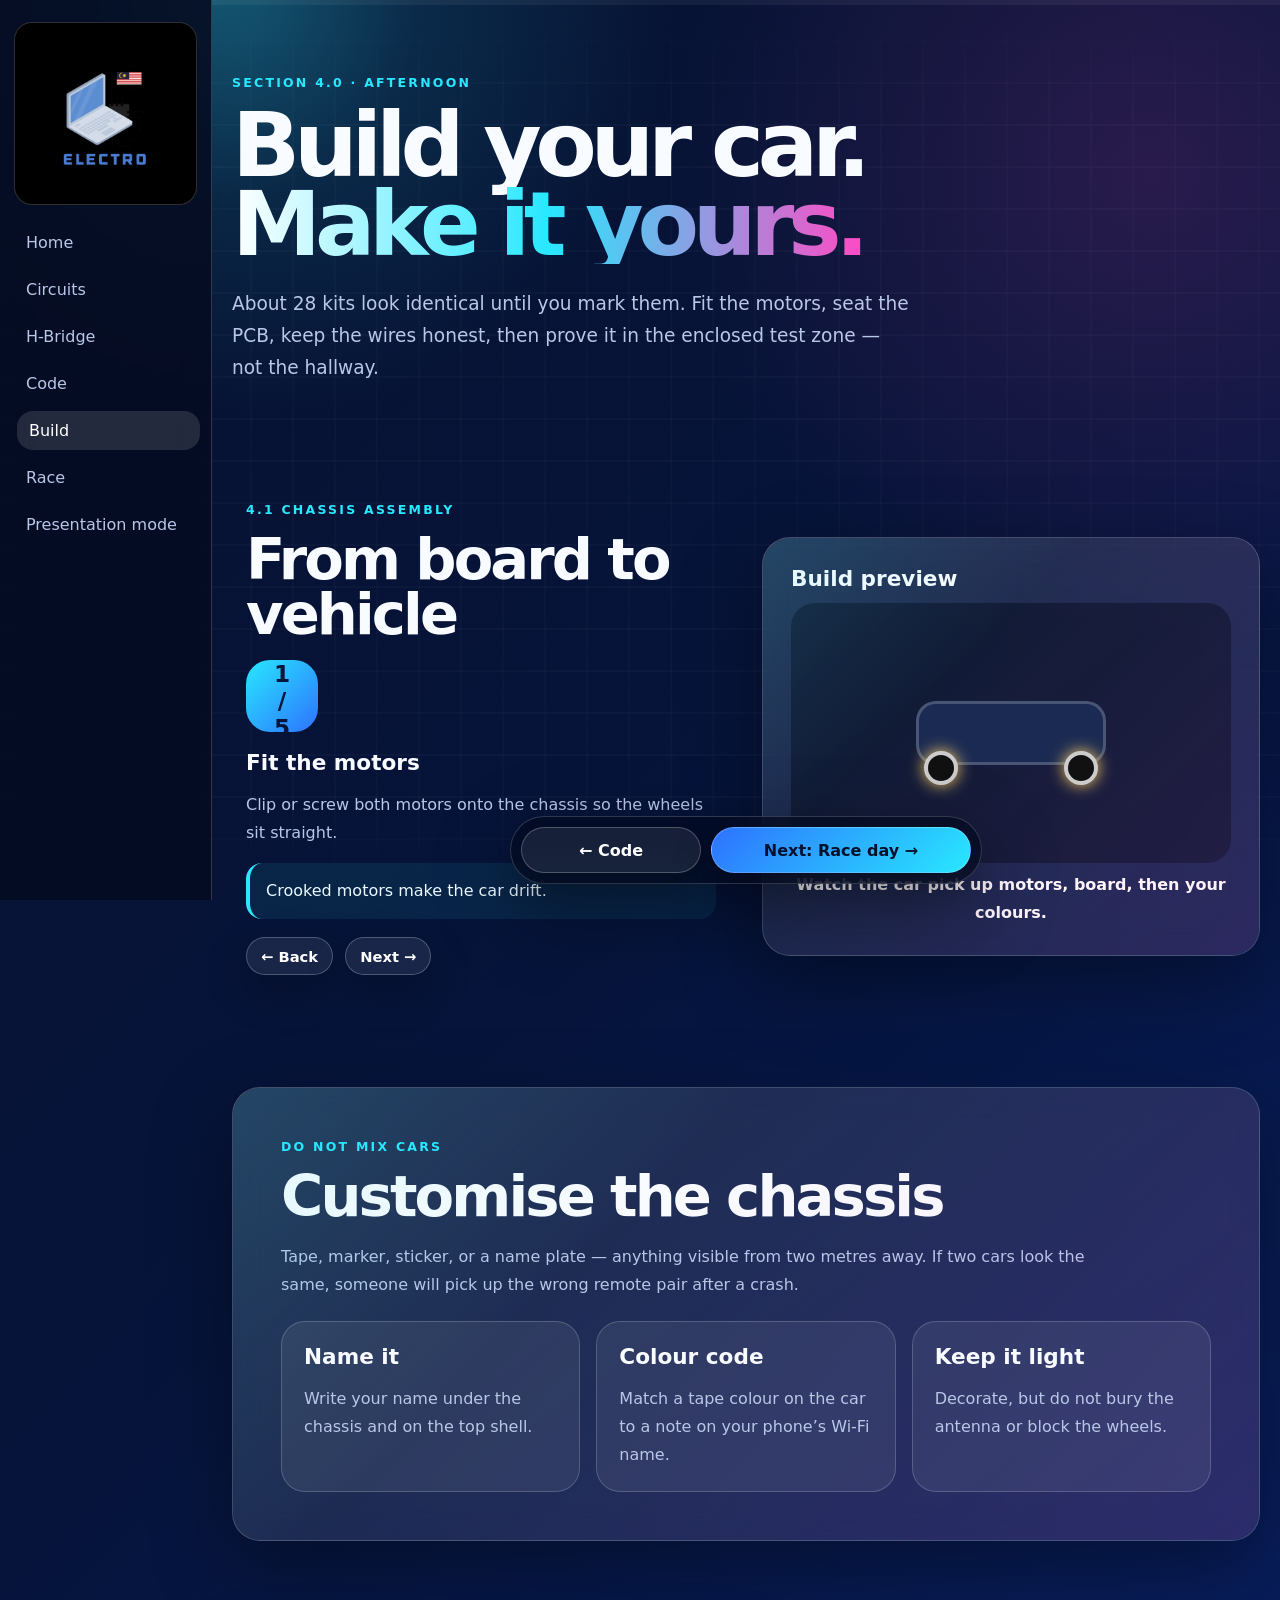
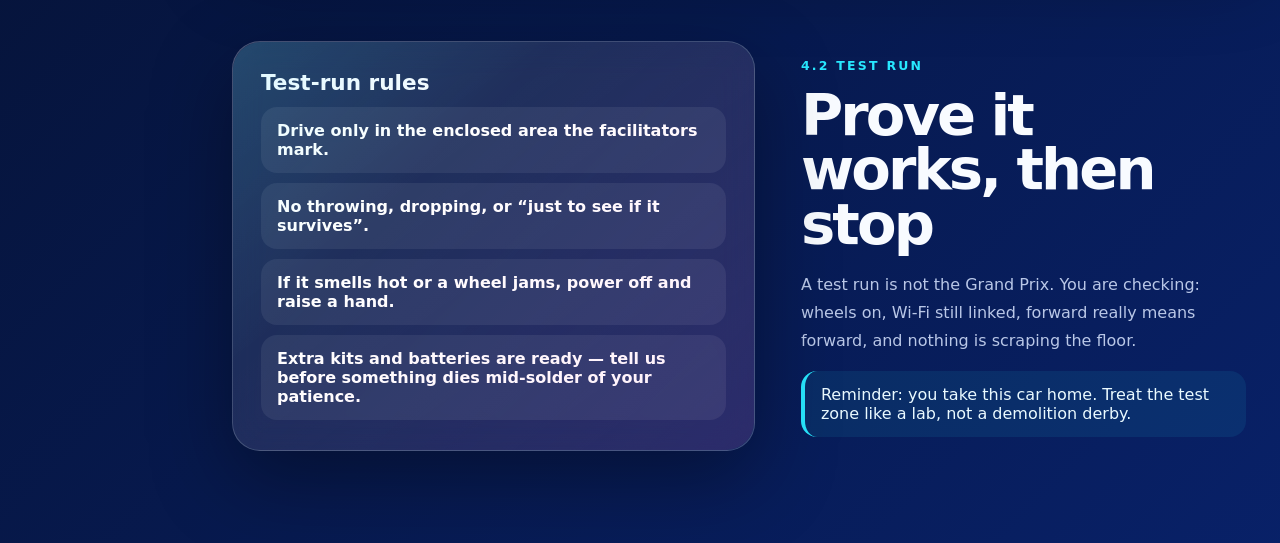
==== electro_bootcamp_website/assembly.html @ ca760b46 "Add ELECTRO x Sri KDU bootcamp website. Co-authored-by: Cursor <cursoragent@cursor.com>" ====
<!doctype html>
<html lang="en">
<head>
  <meta charset="utf-8" />
  <meta name="viewport" content="width=device-width, initial-scale=1" />
  <title>4.0 Assembly and testing | ELECTRO x Sri KDU</title>
  <meta name="description" content="Assemble the chassis, mark your car, and complete a safe enclosed test run." />
  <link rel="stylesheet" href="styles.css" />
</head>
<body>
  <div class="cursor-glow" aria-hidden="true"></div>
  <div class="noise" aria-hidden="true"></div>
  <div class="progress-shell" aria-hidden="true"><div id="readingProgress" class="reading-progress"></div></div>

  <aside class="side-nav" aria-label="Bootcamp navigation">
    <a class="brand-pill" href="index.html" aria-label="Home"><img class="brand-logo" src="assets/electro-logo.png" alt="ELECTRO" /></a>
    <a href="index.html">Home</a>
    <a href="circuits.html">Circuits</a>
    <a href="h-bridge.html">H-Bridge</a>
    <a href="programming.html">Code</a>
    <a href="assembly.html">Build</a>
    <a href="race.html">Race</a>
    <button id="presentMode" class="nav-button" type="button">Presentation mode</button>
  </aside>

  <header class="hero" style="padding-top:72px">
    <div class="hero-copy reveal">
      <p class="eyebrow">Section 4.0 · Afternoon</p>
      <h1>Build your car. <span>Make it yours.</span></h1>
      <p class="hero-lead">About 28 kits look identical until you mark them. Fit the motors, seat the PCB, keep the wires honest, then prove it in the enclosed test zone — not the hallway.</p>
    </div>
  </header>

  <main>
    <section class="lesson-section reveal" id="chassis">
      <div class="lesson-copy" id="assemblyStepper">
        <p class="eyebrow">4.1 Chassis assembly</p>
        <h2>From board to vehicle</h2>
        <div class="step-count"><span data-step-now>1</span>/<span data-step-total>5</span></div>
        <h3 data-step-title>Fit the motors</h3>
        <p data-step-text>Clip or screw both motors onto the chassis so the wheels sit straight.</p>
        <p class="why-text" data-step-why>Crooked motors make the car drift.</p>
        <div class="control-row sticky-controls">
          <button class="button small ghost" type="button" data-step-prev>← Back</button>
          <button class="button small ghost" type="button" data-step-next>Next →</button>
        </div>
      </div>
      <div class="interactive-card">
        <h3>Build preview</h3>
        <div class="build-stage">
          <div id="miniCar" class="mini-car">
            <div class="body"></div>
            <div class="board"></div>
            <div class="motor m1"></div>
            <div class="motor m2"></div>
          </div>
        </div>
        <p class="caption" style="text-align:center">Watch the car pick up motors, board, then your colours.</p>
      </div>
    </section>

    <section class="panel reveal" id="customise">
      <div class="section-heading compact">
        <p class="eyebrow">Do not mix cars</p>
        <h2>Customise the chassis</h2>
        <p>Tape, marker, sticker, or a name plate — anything visible from two metres away. If two cars look the same, someone will pick up the wrong remote pair after a crash.</p>
      </div>
      <div class="card-grid cols-3">
        <article class="info-card"><h3>Name it</h3><p>Write your name under the chassis and on the top shell.</p></article>
        <article class="info-card"><h3>Colour code</h3><p>Match a tape colour on the car to a note on your phone’s Wi-Fi name.</p></article>
        <article class="info-card"><h3>Keep it light</h3><p>Decorate, but do not bury the antenna or block the wheels.</p></article>
      </div>
    </section>

    <section class="lesson-section reveal alt" id="testrun">
      <div class="interactive-card">
        <h3>Test-run rules</h3>
        <ul class="safety-list">
          <li>Drive only in the enclosed area the facilitators mark.</li>
          <li>No throwing, dropping, or “just to see if it survives”.</li>
          <li>If it smells hot or a wheel jams, power off and raise a hand.</li>
          <li>Extra kits and batteries are ready — tell us before something dies mid-solder of your patience.</li>
        </ul>
      </div>
      <div class="lesson-copy">
        <p class="eyebrow">4.2 Test run</p>
        <h2>Prove it works, then stop</h2>
        <p>A test run is not the Grand Prix. You are checking: wheels on, Wi-Fi still linked, forward really means forward, and nothing is scraping the floor.</p>
        <div class="callout">Reminder: you take this car home. Treat the test zone like a lab, not a demolition derby.</div>
      </div>
    </section>
  </main>

  <div class="page-end" aria-hidden="true"></div>
  <nav class="next-bar" aria-label="Lesson links">
    <a class="button ghost" href="programming.html">← Code</a>
    <a class="button primary" href="race.html">Next: Race day →</a>
  </nav>
  <button id="backToTop" class="back-to-top" type="button" aria-label="Back to top">↑</button>
  <script src="app.js"></script>
</body>
</html>
---- electro_bootcamp_website/styles.css ----
:root {
  --bg: #07122f;
  --bg2: #0a1b4d;
  --card: rgba(255,255,255,.09);
  --card-strong: rgba(255,255,255,.14);
  --line: rgba(255,255,255,.18);
  --text: #f8fbff;
  --muted: #b9c7e7;
  --blue: #2e72ff;
  --cyan: #28e8ff;
  --pink: #ff4ac4;
  --yellow: #ffd166;
  --green: #39e58c;
  --red: #ff5c7a;
  --shadow: 0 28px 80px rgba(0,0,0,.35);
  --radius: 28px;
  --nav-width: 212px;
  --font: Inter, ui-sans-serif, system-ui, -apple-system, BlinkMacSystemFont, "Segoe UI", sans-serif;
}

* { box-sizing: border-box; }
html { scroll-behavior: smooth; }
body {
  margin: 0;
  font-family: var(--font);
  background:
    radial-gradient(circle at 20% 0%, rgba(40,232,255,.18), transparent 26rem),
    radial-gradient(circle at 90% 8%, rgba(255,74,196,.14), transparent 30rem),
    linear-gradient(135deg, var(--bg), #06143b 45%, #0a2a88 140%);
  color: var(--text);
  overflow-x: hidden;
  padding-left: var(--nav-width);
}
body.intro-lock { overflow: hidden; }
body.presentation main > section,
body.presentation header { min-height: 100vh; display: grid; align-items: center; }
body.presentation { padding-left: 0; --nav-width: 0px; }
body.presentation .side-nav { transform: translateX(calc(-100% + 18px)); opacity: .55; }
body.presentation .side-nav:hover { transform: none; opacity: 1; }

.noise {
  position: fixed; inset: 0; pointer-events: none; opacity: .08; z-index: 0;
  background-image: linear-gradient(transparent 95%, rgba(255,255,255,.3) 96%), linear-gradient(90deg, transparent 95%, rgba(255,255,255,.25) 96%);
  background-size: 42px 42px;
  mask-image: linear-gradient(to bottom, transparent, #000 10%, #000 90%, transparent);
}
.cursor-glow {
  position: fixed; width: 26rem; height: 26rem; border-radius: 999px;
  background: radial-gradient(circle, rgba(40,232,255,.16), transparent 70%);
  pointer-events: none; z-index: 1; transform: translate(-50%, -50%);
  transition: opacity .25s ease; mix-blend-mode: screen;
}
.progress-shell { position: fixed; left: var(--nav-width); top: 0; height: 5px; width: calc(100% - var(--nav-width)); z-index: 50; background: rgba(255,255,255,.06); }
.reading-progress { width: 0; height: 100%; background: linear-gradient(90deg, var(--cyan), var(--pink), var(--yellow)); box-shadow: 0 0 18px rgba(40,232,255,.75); }

.side-nav {
  position: fixed; left: 0; top: 0; bottom: 0; width: var(--nav-width); z-index: 40;
  display: flex; flex-direction: column; gap: 8px; padding: 22px 14px 18px;
  border-right: 1px solid var(--line); background: rgba(5,12,34,.88);
  backdrop-filter: blur(18px); box-shadow: none; transition: transform .35s ease, opacity .35s ease;
}
.side-nav a, .nav-button {
  color: var(--muted); text-decoration: none; border: 0; font: inherit; cursor: pointer;
  padding: 10px 12px; border-radius: 16px; background: transparent; text-align: left; transition: .2s ease;
}
.side-nav a:hover, .side-nav a.active, .nav-button:hover { color: #fff; background: rgba(255,255,255,.12); transform: translateX(3px); }
.brand-pill { font-weight: 900; color: white !important; background: transparent !important; padding: 0 0 10px !important; }
.brand-logo { width: 100%; border-radius: 18px; display: block; background: #000; border: 1px solid var(--line); }
.brand-icon { margin-right: 6px; color: var(--cyan); }

main, header { position: relative; z-index: 2; }
.hero, .panel, .lesson-section { width: min(1180px, calc(100% - 40px)); margin: 0 auto; }
.section-full { min-height: 100vh; display: grid; align-items: center; padding: 72px 0; }
.hero-grid { display: grid; grid-template-columns: 1.1fr .9fr; gap: 54px; align-items: center; }
.particle-canvas { position: absolute; inset: 0; width: 100%; height: 100%; opacity: .55; }
.eyebrow { color: var(--cyan); text-transform: uppercase; letter-spacing: .18em; font-size: .78rem; font-weight: 900; margin: 0 0 12px; }
h1 { font-size: clamp(3rem, 7vw, 7rem); line-height: .88; letter-spacing: -.07em; margin: 0 0 24px; }
h1 span { display: inline-block; background: linear-gradient(90deg, #fff, var(--cyan), var(--pink)); -webkit-background-clip: text; background-clip: text; color: transparent; animation: shimmer 3s ease-in-out infinite alternate; }
h2 { font-size: clamp(2rem, 4.5vw, 4.4rem); line-height: .95; letter-spacing: -.05em; margin: 0 0 18px; }
h3 { margin: 0 0 12px; font-size: 1.35rem; }
p { color: var(--muted); line-height: 1.75; }
.hero-lead { max-width: 680px; font-size: 1.16rem; }
.hero-actions, .control-row, .worksheet-tools { display: flex; gap: 12px; align-items: center; flex-wrap: wrap; }
.button {
  display: inline-flex; align-items: center; justify-content: center; gap: 8px; min-height: 46px;
  padding: 12px 18px; border-radius: 999px; border: 1px solid rgba(255,255,255,.24);
  color: white; text-decoration: none; background: rgba(255,255,255,.12); cursor: pointer; font-weight: 800;
  box-shadow: 0 16px 42px rgba(0,0,0,.25); transition: .22s ease; font-family: inherit;
}
.button:hover { transform: translateY(-2px) scale(1.02); border-color: rgba(255,255,255,.45); }
.button.primary { background: linear-gradient(135deg, var(--blue), var(--cyan)); color: #05112c; }
.button.ghost { background: rgba(255,255,255,.08); color: white; }
.button.small { min-height: 38px; padding: 9px 14px; font-size: .92rem; }
.stat-row { display: flex; gap: 14px; margin-top: 32px; flex-wrap: wrap; }
.stat-row div { padding: 15px 18px; min-width: 126px; border: 1px solid var(--line); border-radius: 20px; background: rgba(255,255,255,.08); }
.stat-row strong { display: block; font-size: 2rem; color: white; }
.stat-row span { color: var(--muted); font-size: .88rem; }

.hero-card, .interactive-card, .panel, .stepper-card, .video-placeholder, .hbridge-card, .truth-card, .worksheet-preview {
  border: 1px solid var(--line); background: linear-gradient(145deg, rgba(255,255,255,.12), rgba(255,255,255,.06));
  border-radius: var(--radius); box-shadow: var(--shadow); backdrop-filter: blur(16px);
}
.hero-card { min-height: 510px; display: grid; place-items: center; position: relative; overflow: hidden; padding: 24px; }
.hero-card::before, .panel::before, .interactive-card::before {
  content: ""; position: absolute; inset: 0; border-radius: inherit; pointer-events: none;
  background: linear-gradient(135deg, rgba(40,232,255,.25), transparent 35%, rgba(255,74,196,.2)); opacity: .5;
}
.caption { margin: 8px 0 0; color: #fff; font-weight: 800; }

.microbit { width: 280px; height: 190px; border-radius: 28px; background: #111727; border: 3px solid rgba(255,255,255,.16); position: relative; box-shadow: inset 0 -22px 50px rgba(0,0,0,.35), 0 25px 60px rgba(0,0,0,.35); transform-style: preserve-3d; }
.microbit.big { width: 360px; height: 250px; animation: floatBoard 4.5s ease-in-out infinite; }
.microbit::after { content: "micro:bit"; position: absolute; left: 50%; top: 16px; transform: translateX(-50%); color: var(--cyan); font-weight: 900; letter-spacing: .02em; }
.button-dot { position: absolute; width: 44px; height: 44px; border-radius: 50%; top: 78px; border: 2px solid rgba(255,255,255,.8); background: #232b42; color: #fff; font-weight: 900; display: grid; place-items: center; z-index: 3; }
.button-dot.left { left: 28px; }
.button-dot.right { right: 28px; }
.button-dot:active, .button-dot.pressed { transform: scale(.9); background: var(--pink); box-shadow: 0 0 28px rgba(255,74,196,.65); }
.led-grid { display: grid; grid-template-columns: repeat(5, 1fr); gap: 12px; width: 120px; position: absolute; left: 50%; top: 72px; transform: translateX(-50%); }
.microbit.big .led-grid { width: 148px; gap: 14px; top: 94px; }
.led { width: 11px; height: 11px; border-radius: 3px; background: rgba(255,255,255,.12); box-shadow: inset 0 0 7px rgba(0,0,0,.6); transition: .16s ease; }
.led.on { background: #ff3fa8; box-shadow: 0 0 14px #ff3fa8, 0 0 24px rgba(255,63,168,.65); }
.pin-row { position: absolute; left: 20px; right: 20px; bottom: 10px; display: flex; justify-content: space-between; }
.pin-row span { width: 42px; height: 36px; border-radius: 16px 16px 6px 6px; background: #d4a54f; color: #111727; display: grid; place-items: center; font-size: .78rem; font-weight: 900; }
.panel { margin-top: 80px; padding: clamp(22px, 4vw, 48px); position: relative; overflow: hidden; }
.section-heading { max-width: 850px; margin-bottom: 30px; }
.section-heading.compact { margin-bottom: 22px; }
.timeline { display: grid; grid-template-columns: repeat(5, 1fr); gap: 14px; }
.timeline-card { padding: 22px; border: 1px solid var(--line); border-radius: 24px; background: rgba(255,255,255,.06); cursor: pointer; transition: .25s ease; position: relative; overflow: hidden; }
.timeline-card::after { content: ""; position: absolute; inset: auto 0 0 0; height: 3px; background: linear-gradient(90deg, var(--cyan), var(--pink)); transform: scaleX(0); transform-origin: left; transition: .25s ease; }
.timeline-card.active, .timeline-card:hover { transform: translateY(-6px); background: rgba(255,255,255,.12); }
.timeline-card.active::after, .timeline-card:hover::after { transform: scaleX(1); }
.timeline-card span { color: var(--cyan); font-weight: 900; }
.timeline-card p { margin-bottom: 0; font-size: .92rem; }

.gallery-layout { display: grid; grid-template-columns: minmax(0, 1.15fr) minmax(280px, .85fr); gap: 22px; align-items: start; }
.slide-preview-wrap { position: sticky; top: 22px; }
.slide-preview { display: block; width: 100%; border-radius: 24px; border: 1px solid var(--line); background: rgba(255,255,255,.08); box-shadow: var(--shadow); }
.slide-preview-title { margin-top: 10px; color: var(--muted); font-weight: 700; }
.slide-strip { display: grid; grid-template-columns: repeat(3, 1fr); gap: 10px; max-height: 650px; overflow: auto; padding-right: 8px; }
.slide-thumb { border: 1px solid var(--line); background: rgba(255,255,255,.06); border-radius: 16px; padding: 7px; cursor: pointer; transition: .2s ease; position: relative; }
.slide-thumb:hover, .slide-thumb.active { transform: translateY(-4px); background: rgba(40,232,255,.14); border-color: rgba(40,232,255,.6); }
.slide-thumb img { width: 100%; display: block; border-radius: 11px; }
.slide-thumb span { position: absolute; top: 12px; left: 12px; padding: 4px 8px; background: rgba(0,0,0,.55); border-radius: 999px; font-size: .75rem; font-weight: 900; }

.lesson-section { display: grid; grid-template-columns: 1fr 1fr; gap: 32px; align-items: center; margin-top: 100px; }
.lesson-section.alt { grid-template-columns: 1.05fr .95fr; }
.lesson-copy { padding: 14px; }
.callout, .hint, .why-text { border-left: 4px solid var(--cyan); padding: 14px 16px; border-radius: 16px; background: rgba(40,232,255,.08); color: #eafaff; }
.interactive-card { min-height: 410px; padding: 28px; position: relative; overflow: hidden; }
.simulator { margin: 18px auto 24px; }
.animated-list { padding-left: 1.1rem; }
.animated-list li { margin: 10px 0; color: var(--muted); animation: slideIn 1s both; }
.animated-list li:nth-child(2){animation-delay:.08s}.animated-list li:nth-child(3){animation-delay:.16s}.animated-list li:nth-child(4){animation-delay:.24s}.animated-list li:nth-child(5){animation-delay:.32s}
.browser-frame { border: 1px solid var(--line); border-radius: 20px; overflow: hidden; background: rgba(6,12,31,.8); }
.browser-top { padding: 12px; display: flex; gap: 8px; align-items: center; border-bottom: 1px solid var(--line); color: var(--muted); font-size: .85rem; }
.browser-top span { width: 12px; height: 12px; border-radius: 50%; background: var(--red); }
.browser-top span:nth-child(2){background:var(--yellow)} .browser-top span:nth-child(3){background:var(--green)}
.blocks-stage { padding: 20px; min-height: 285px; display: grid; gap: 12px; }
.code-block { padding: 15px 18px; border-radius: 14px; color: white; font-weight: 900; box-shadow: 0 12px 28px rgba(0,0,0,.2); cursor: grab; user-select: none; transition: .2s ease; }
.code-block:hover { transform: translateX(6px); }
.code-block.blue { background: #2f80ed; } .code-block.purple { background: #7c3aed; } .code-block.green { background: #10b981; } .code-block.pink { background: #ec4899; }
.feedback { min-height: 1.7em; font-weight: 800; color: var(--muted); }
.feedback.success { color: var(--green); } .feedback.error { color: var(--red); }

.circuit-lab .lab-layout { display: grid; grid-template-columns: 1.55fr .8fr; gap: 20px; }
.video-placeholder { position: relative; overflow: hidden; }
.video-toolbar { padding: 14px 16px; border-bottom: 1px solid var(--line); display: flex; align-items: center; gap: 8px; color: var(--muted); }
.video-toolbar span { width: 12px; height: 12px; border-radius: 50%; display: inline-block; }
.video-toolbar .red { background: var(--red); } .video-toolbar .yellow { background: var(--yellow); } .video-toolbar .green { background: var(--green); }
#circuitSvg { display: block; width: 100%; height: auto; background: radial-gradient(circle at 50% 20%, rgba(40,232,255,.08), transparent 50%); }
.svg-component { opacity: .45; filter: grayscale(.4); transition: .35s ease; transform-origin: center; }
.svg-component.active { opacity: 1; filter: url(#glow); animation: popIn .55s ease both; }
.wire { fill: none; stroke: var(--cyan); stroke-width: 9; stroke-linecap: round; stroke-dasharray: 620; stroke-dashoffset: 620; filter: url(#glow); transition: stroke-dashoffset .7s ease; }
.alt-wire { stroke: var(--pink); }
.wire.active { stroke-dashoffset: 0; }
.play-badge { position: absolute; right: 18px; bottom: 18px; padding: 10px 14px; border: 1px solid var(--line); background: rgba(0,0,0,.48); border-radius: 999px; color: white; font-weight: 900; }
.stepper-card { padding: 24px; }
.step-count { width: 72px; height: 72px; border-radius: 24px; display: grid; place-items: center; background: linear-gradient(135deg, var(--cyan), var(--blue)); color: #06143b; font-weight: 900; font-size: 1.45rem; margin-bottom: 18px; }
.sticky-controls { margin: 18px 0; }
.checklist { display: grid; gap: 8px; }
.check-item { display: flex; gap: 10px; align-items: start; padding: 10px 12px; border-radius: 14px; background: rgba(255,255,255,.07); color: var(--muted); }
.check-item.done { color: #fff; background: rgba(57,229,140,.15); }
.check-mark { width: 23px; height: 23px; border-radius: 8px; display: grid; place-items: center; border: 1px solid var(--line); flex: 0 0 auto; }
.check-item.done .check-mark { background: var(--green); color: #06143b; border-color: var(--green); }
.spin-dot { transform-origin: center; animation: spin 1.2s linear infinite; }

.radio-demo { display: grid; grid-template-columns: 1fr 1.5fr 1fr; gap: 10px; align-items: center; min-height: 170px; }
.mini-board { height: 138px; border-radius: 24px; background: #111727; border: 2px solid var(--line); position: relative; display: grid; place-items: center; font-weight: 900; color: white; }
.antenna { position: absolute; width: 45px; height: 45px; border: 2px solid var(--cyan); border-left: 0; border-bottom: 0; border-radius: 0 100% 0 0; top: 18px; right: 20px; animation: antennaPulse 1.2s ease-in-out infinite; }
.radio-beam { height: 100px; position: relative; overflow: visible; }
.radio-beam span { position: absolute; left: 0; top: 50%; width: 100%; height: 3px; background: linear-gradient(90deg, transparent, var(--cyan), transparent); animation: beam 1.5s linear infinite; }
.radio-beam span:nth-child(2) { top: 36%; animation-delay: .25s; }
.radio-beam span:nth-child(3) { top: 64%; animation-delay: .5s; }
.range-label { display: grid; gap: 8px; color: var(--muted); margin: 14px 0; font-weight: 800; }
input[type="range"] { width: 100%; accent-color: var(--cyan); }
.tilt-board { margin: 20px auto 28px; transition: transform .15s ease; }
.mini-road { height: 70px; border-radius: 18px; border: 1px dashed rgba(255,255,255,.25); background: repeating-linear-gradient(90deg, rgba(255,255,255,.08) 0 22px, transparent 22px 44px); position: relative; overflow: hidden; }
.race-car { position: absolute; left: 8px; top: 17px; font-size: 2.1rem; transition: left .25s ease, transform .2s ease; filter: drop-shadow(0 8px 10px rgba(0,0,0,.35)); }

.motor-layout { display: grid; grid-template-columns: 1fr .9fr; gap: 20px; }
.hbridge-card, .truth-card { padding: 24px; }
.hbridge { height: 360px; position: relative; border-radius: 22px; background: rgba(6,12,31,.55); overflow: hidden; }
.hbridge svg { position: absolute; inset: 30px; width: calc(100% - 60px); height: calc(100% - 60px); }
.bridge-line { fill: none; stroke: rgba(255,255,255,.28); stroke-width: 9; stroke-linecap: round; stroke-linejoin: round; }
.current-path { fill: none; stroke: var(--yellow); stroke-width: 11; stroke-linecap: round; stroke-linejoin: round; stroke-dasharray: 18 16; animation: currentFlow 1s linear infinite; opacity: 0; filter: drop-shadow(0 0 12px var(--yellow)); }
.current-path.active { opacity: 1; }
.rail { position: absolute; left: 50%; transform: translateX(-50%); font-weight: 900; color: white; z-index: 3; background: rgba(255,255,255,.12); padding: 5px 10px; border-radius: 999px; }
.rail.top { top: 18px; } .rail.bottom { bottom: 18px; }
.switch { position: absolute; z-index: 5; width: 64px; height: 40px; border: 1px solid var(--line); border-radius: 999px; background: rgba(255,255,255,.12); color: white; font-weight: 900; cursor: pointer; transition: .2s ease; }
.switch.closed { background: var(--green); color: #06143b; transform: scale(1.08); box-shadow: 0 0 20px rgba(57,229,140,.65); }
.s1 { left: 72px; top: 91px; } .s2 { left: 72px; bottom: 90px; } .s3 { right: 72px; top: 91px; } .s4 { right: 72px; bottom: 90px; }
.motor-disc { position: absolute; left: 50%; top: 50%; transform: translate(-50%, -50%); width: 86px; height: 86px; border-radius: 50%; border: 3px solid white; background: #1a2445; display: grid; place-items: center; z-index: 4; font-size: 2rem; font-weight: 900; }
.motor-disc.forward { animation: spinForward .65s linear infinite; }
.motor-disc.reverse { animation: spinReverse .65s linear infinite; }
.motor-disc.brake { animation: shake .18s linear infinite; }
.toggle-row { display: flex; gap: 12px; flex-wrap: wrap; margin: 16px 0; }
.logic-toggle { flex: 1; min-width: 140px; padding: 14px 16px; border-radius: 18px; border: 1px solid var(--line); background: rgba(255,255,255,.08); color: white; font-weight: 900; cursor: pointer; }
.logic-toggle.on { background: linear-gradient(135deg, var(--green), var(--cyan)); color: #06143b; }
.motor-state { margin: 18px 0; border-radius: 22px; padding: 26px; font-size: 2rem; font-weight: 950; text-align: center; border: 1px solid var(--line); background: rgba(255,255,255,.08); }
.motor-state.forward { color: var(--green); } .motor-state.reverse { color: var(--pink); } .motor-state.brake { color: var(--yellow); }
.truth-table { width: 100%; border-collapse: collapse; overflow: hidden; border-radius: 18px; }
th, td { padding: 12px; border-bottom: 1px solid var(--line); text-align: left; color: var(--muted); }
th { color: white; background: rgba(255,255,255,.1); }
tr.active-row td { background: rgba(40,232,255,.14); color: white; }

.worksheet-tools { margin-bottom: 20px; }
.score-pill { margin-left: auto; padding: 12px 16px; border-radius: 999px; background: rgba(255,255,255,.08); border: 1px solid var(--line); font-weight: 900; }
.worksheet-layout { display: grid; grid-template-columns: 1fr 330px; gap: 20px; align-items: start; }
.quiz-container { display: grid; gap: 18px; }
.quiz-group { border: 1px solid var(--line); border-radius: 24px; background: rgba(255,255,255,.06); overflow: hidden; }
.quiz-group-header { padding: 18px 20px; background: rgba(255,255,255,.09); display: flex; justify-content: space-between; gap: 12px; align-items: center; }
.quiz-group-header h3 { margin: 0; }
.quiz-card { padding: 20px; border-top: 1px solid var(--line); }
.quiz-card.correct { background: rgba(57,229,140,.08); }
.quiz-card.wrong { background: rgba(255,92,122,.08); }
.quiz-card label { display: block; margin: 10px 0; color: var(--muted); cursor: pointer; }
.quiz-card input[type="text"], .quiz-card textarea, .quiz-card select {
  width: 100%; padding: 12px 14px; border-radius: 14px; border: 1px solid var(--line); background: rgba(6,12,31,.72); color: white; font: inherit;
}
.quiz-card textarea { min-height: 86px; resize: vertical; }
.hint-text, .answer-feedback { display: none; margin-top: 10px; padding: 12px 14px; border-radius: 14px; background: rgba(255,255,255,.08); }
.hint-text.show, .answer-feedback.show { display: block; }
.answer-feedback.correct { color: var(--green); } .answer-feedback.wrong { color: var(--red); }
.fill-grid { display: grid; grid-template-columns: repeat(3, 1fr); gap: 10px; align-items: end; }
.worksheet-preview { position: sticky; top: 20px; padding: 18px; max-height: 84vh; overflow: auto; }
.worksheet-preview img { width: 100%; border-radius: 14px; border: 1px solid var(--line); margin-bottom: 12px; display: block; }

.race-track { height: 290px; border-radius: 32px; border: 1px solid var(--line); background:
  linear-gradient(90deg, rgba(255,255,255,.05) 50%, rgba(255,255,255,.09) 50%) 0 0/76px 100%,
  radial-gradient(circle at 20% 50%, rgba(57,229,140,.18), transparent 25rem),
  #162243;
  position: relative; overflow: hidden; box-shadow: inset 0 0 50px rgba(0,0,0,.35);
}
.race-track::before, .race-track::after { content: ""; position: absolute; left: 0; right: 0; height: 4px; background: repeating-linear-gradient(90deg, white 0 28px, transparent 28px 56px); opacity: .5; }
.race-track::before { top: 92px; } .race-track::after { top: 190px; }
.finish-line { position: absolute; right: 40px; top: 0; bottom: 0; width: 24px; background: repeating-conic-gradient(#fff 0 25%, #111 0 50%) 50%/18px 18px; opacity: .9; }
.race-track .race-car { left: 20px; }
.race-track .car1 { top: 42px; } .race-track .car2 { top: 137px; } .race-track .car3 { top: 232px; }
.center { justify-content: center; margin-top: 22px; }

.notes-dialog { max-width: 760px; border: 1px solid var(--line); border-radius: 26px; background: #0b1740; color: white; padding: 26px; box-shadow: var(--shadow); }
.notes-dialog::backdrop { background: rgba(0,0,0,.65); backdrop-filter: blur(4px); }
.notes-dialog textarea { width: 100%; min-height: 250px; margin: 12px 0; border-radius: 16px; padding: 14px; background: rgba(255,255,255,.08); color: white; border: 1px solid var(--line); font: inherit; }
.back-to-top { position: fixed; right: 18px; bottom: 96px; z-index: 45; width: 48px; height: 48px; border-radius: 50%; border: 1px solid var(--line); background: rgba(6,12,31,.72); color: white; font-size: 1.4rem; cursor: pointer; opacity: 0; transform: translateY(20px); transition: .2s ease; }
.back-to-top.show { opacity: 1; transform: translateY(0); }

.card-grid { display: grid; gap: 16px; }
.card-grid.cols-1 { grid-template-columns: 1fr; }
.card-grid.cols-2 { grid-template-columns: repeat(2, 1fr); }
.card-grid.cols-3 { grid-template-columns: repeat(3, 1fr); }
.card-grid.cols-4 { grid-template-columns: repeat(4, 1fr); }
.split-lab { display: grid; grid-template-columns: 1.1fr .9fr; gap: 20px; }
.info-card, .facilitator-card, .symbol-card, .step-tile, .pcb-card {
  padding: 22px; border: 1px solid var(--line); border-radius: 24px;
  background: rgba(255,255,255,.07); position: relative; overflow: hidden;
}
.info-card h3, .facilitator-card h3, .symbol-card h3, .step-tile h3, .pcb-card h3 { margin-bottom: 8px; }
.info-card p:last-child, .facilitator-card p:last-child, .symbol-card p:last-child { margin-bottom: 0; }

.photo-slot {
  aspect-ratio: 1; border-radius: 22px; margin-bottom: 14px;
  border: 2px dashed rgba(255,255,255,.32);
  background:
    radial-gradient(circle at 50% 42%, rgba(40,232,255,.12), transparent 42%),
    repeating-linear-gradient(135deg, rgba(255,255,255,.05) 0 10px, transparent 10px 20px);
  display: grid; place-items: center; color: var(--muted); font-weight: 800; text-align: center; padding: 16px;
}
.photo-slot.wide { aspect-ratio: 16/9; border-radius: 24px; }
.photo-slot span { max-width: 12ch; }
.facilitator-card { text-align: center; }
.facilitator-card .role { color: var(--cyan); font-weight: 800; text-transform: uppercase; letter-spacing: .08em; font-size: .78rem; }

.ice-arena {
  min-height: 320px; border-radius: 28px; padding: 28px; text-align: center;
  border: 2px dashed rgba(255,255,255,.28);
  background: radial-gradient(circle at 50% 40%, rgba(255,74,196,.12), transparent 40%), rgba(6,12,31,.45);
  display: grid; place-items: center; position: relative; overflow: hidden;
}
.ice-tokens { display: flex; gap: 14px; justify-content: center; flex-wrap: wrap; margin: 18px 0; }
.ice-tokens span {
  width: 56px; height: 56px; border-radius: 18px; display: grid; place-items: center;
  background: rgba(255,255,255,.1); border: 1px solid var(--line); font-size: 1.6rem;
  animation: floatBoard 3.6s ease-in-out infinite;
}
.ice-tokens span:nth-child(2) { animation-delay: .3s; }
.ice-tokens span:nth-child(3) { animation-delay: .6s; }
.ice-tokens span:nth-child(4) { animation-delay: .9s; }
.button[disabled], .button.disabled { opacity: .5; cursor: not-allowed; transform: none !important; }

.hero-car {
  width: min(360px, 90%); height: 250px; position: relative; display: grid; place-items: center;
  animation: floatBoard 4.5s ease-in-out infinite;
}
.hero-car .chassis {
  width: 230px; height: 92px; border-radius: 28px 36px 22px 22px; position: relative; z-index: 2;
  background: linear-gradient(135deg, #1c2b55, #111827); border: 3px solid rgba(255,255,255,.2);
  box-shadow: 0 22px 40px rgba(0,0,0,.35);
}
.hero-car .cockpit { position: absolute; right: 28px; top: 14px; width: 70px; height: 36px; border-radius: 12px; background: rgba(40,232,255,.28); border: 2px solid rgba(40,232,255,.7); }
.hero-car .wheel { position: absolute; bottom: -22px; width: 44px; height: 44px; border-radius: 50%; background: #0b1020; border: 6px solid #d4d4d8; }
.hero-car .wheel.left { left: 22px; } .hero-car .wheel.right { right: 22px; }
.car-antenna {
  position: absolute; left: 44px; top: -52px; z-index: 4;
  width: 4px; height: 58px; border-radius: 99px;
  background: linear-gradient(to top, #5f86ff, #eafcff);
  box-shadow: 0 0 10px rgba(40,232,255,.7);
}
.car-antenna::before {
  content: ""; position: absolute; left: -6px; bottom: -3px;
  width: 16px; height: 9px; border-radius: 5px 5px 2px 2px;
  background: #18233f; border: 1px solid rgba(255,255,255,.3);
}
.car-antenna::after {
  content: ""; position: absolute; left: -6px; top: -8px;
  width: 16px; height: 16px; border-radius: 50%;
  background: var(--pink); box-shadow: 0 0 18px rgba(255,74,196,.9);
}
.car-antenna span {
  position: absolute; left: 2px; top: 0;
  width: 18px; height: 18px; border-radius: 50%;
  border: 2px solid var(--cyan); opacity: 0; pointer-events: none;
  transform: translate(-50%, -50%) scale(.2);
  animation: carAntennaPing 2.4s ease-out infinite;
}
.car-antenna span:nth-child(2) { animation-delay: .8s; }
.car-antenna span:nth-child(3) { animation-delay: 1.6s; }
.wifi-badge { position: absolute; top: 18px; right: 18px; padding: 8px 12px; border-radius: 999px; background: rgba(40,232,255,.16); border: 1px solid rgba(40,232,255,.4); font-weight: 900; }

.day-chip-row { display: flex; gap: 10px; flex-wrap: wrap; margin: 18px 0 0; }
.day-chip { padding: 8px 12px; border-radius: 999px; background: rgba(255,255,255,.08); border: 1px solid var(--line); color: #fff; font-weight: 800; font-size: .88rem; }

.symbol-card { text-align: center; cursor: default; }
.symbol-card svg { width: 88px; height: 64px; display: block; margin: 0 auto 10px; }
.symbol-card .tag { color: var(--cyan); font-size: .78rem; font-weight: 900; letter-spacing: .08em; text-transform: uppercase; }

.compare-switch { display: flex; gap: 10px; margin-bottom: 16px; }
.compare-stage { min-height: 230px; border-radius: 22px; background: rgba(6,12,31,.55); padding: 18px; }
.compare-stage svg { width: 100%; height: 210px; display: block; }
.led-bulb { filter: drop-shadow(0 0 0 transparent); transition: .25s ease; }
.led-bulb.on { filter: drop-shadow(0 0 10px #ff4ac4); }

.breadboard {
  display: grid; grid-template-columns: repeat(10, 1fr); gap: 8px; padding: 18px;
  background: #d4485a; border-radius: 20px; box-shadow: inset 0 0 0 6px #b53648;
}
.bb-hole { aspect-ratio: 1; border-radius: 50%; background: #1b1220; box-shadow: inset 0 2px 4px rgba(0,0,0,.45); cursor: pointer; transition: .15s ease; }
.bb-hole.linked { background: var(--cyan); box-shadow: 0 0 12px rgba(40,232,255,.7); }
.bb-hole.same-row { background: #ffd166; box-shadow: 0 0 12px rgba(255,209,102,.55); }
.bb-legend { display: flex; gap: 16px; flex-wrap: wrap; margin-top: 12px; color: var(--muted); font-weight: 800; }
.bb-legend i { display: inline-block; width: 12px; height: 12px; border-radius: 50%; margin-right: 6px; }
.bb-legend .cyan { background: var(--cyan); } .bb-legend .gold { background: var(--yellow); }

.pcb-visual {
  min-height: 220px; border-radius: 22px; position: relative; overflow: hidden;
  background: linear-gradient(145deg, #0d6b46, #084830);
  border: 1px solid rgba(255,255,255,.16);
}
.pcb-trace { position: absolute; height: 8px; border-radius: 99px; background: #d4a54f; box-shadow: 0 0 10px rgba(212,165,79,.4); }
.pcb-pad { position: absolute; width: 18px; height: 18px; border-radius: 50%; background: #e7c36a; }

.pin-quiz { display: grid; gap: 12px; }
.pin-row-q { display: grid; grid-template-columns: 1.2fr 1fr 1fr; gap: 10px; align-items: center; padding: 12px; border-radius: 16px; background: rgba(255,255,255,.06); }
.pin-row-q strong { color: #fff; }

.code-editor { border-radius: 20px; overflow: hidden; background: #0b1228; border: 1px solid var(--line); }
.code-editor header { padding: 12px 16px; border-bottom: 1px solid var(--line); color: var(--muted); font-weight: 800; }
.code-editor pre { margin: 0; padding: 18px; overflow: auto; color: #d6e6ff; font-family: ui-monospace, SFMono-Regular, Menlo, Consolas, monospace; font-size: .92rem; line-height: 1.7; }
.code-editor .kw { color: #ff7ad9; } .code-editor .fn { color: #7ee0ff; } .code-editor .num { color: #ffd166; } .code-editor .cm { color: #7f8fb5; }

.wifi-phone {
  min-height: 280px; border-radius: 32px; padding: 18px; background: #10182f; border: 3px solid rgba(255,255,255,.2);
  box-shadow: 0 20px 50px rgba(0,0,0,.3);
}
.wifi-phone .notch { width: 86px; height: 10px; border-radius: 99px; background: #000; margin: 0 auto 14px; }
.wifi-row { display: flex; justify-content: space-between; align-items: center; padding: 12px 14px; border-radius: 14px; background: rgba(255,255,255,.07); margin-bottom: 8px; }
.wifi-row.active { background: rgba(57,229,140,.16); border: 1px solid rgba(57,229,140,.4); }

.build-stage { min-height: 260px; border-radius: 24px; padding: 20px; background: rgba(6,12,31,.5); display: grid; place-items: center; }
.mini-car { width: 210px; height: 120px; position: relative; }
.mini-car .body { position: absolute; inset: 28px 10px 28px; border-radius: 20px; background: #1b2a52; border: 3px solid rgba(255,255,255,.2); }
.mini-car .motor { position: absolute; width: 34px; height: 34px; border-radius: 50%; background: #111; border: 4px solid #ccc; bottom: 8px; }
.mini-car .m1 { left: 18px; } .mini-car .m2 { right: 18px; }
.mini-car .board { position: absolute; left: 50%; top: 36px; transform: translateX(-50%); width: 64px; height: 36px; border-radius: 8px; background: #0d6b46; border: 2px solid #d4a54f; opacity: 0; }
.mini-car.show-motors .motor { box-shadow: 0 0 16px var(--yellow); }
.mini-car.show-board .board { opacity: 1; }
.mini-car.show-decal .body { background: linear-gradient(135deg, #2e72ff, #ff4ac4); }

.safety-list { display: grid; gap: 10px; }
.safety-list li { list-style: none; padding: 14px 16px; border-radius: 16px; background: rgba(255,255,255,.07); color: #fff; font-weight: 700; }
.safety-list { padding: 0; margin: 0; }

.takehome { display: grid; grid-template-columns: repeat(3, 1fr); gap: 14px; }
.takehome article { padding: 20px; border-radius: 22px; background: rgba(255,255,255,.08); border: 1px solid var(--line); text-align: center; }
.takehome strong { display: block; font-size: 1.3rem; margin-bottom: 6px; }

.timer-box { display: grid; place-items: center; min-height: 160px; }
.timer-box .time { font-size: clamp(3rem, 8vw, 5rem); font-weight: 950; letter-spacing: -.06em; }

.next-bar {
  position: fixed; left: calc(var(--nav-width) + (100vw - var(--nav-width)) / 2); bottom: 16px; transform: translateX(-50%);
  z-index: 44; display: flex; gap: 10px; align-items: center; justify-content: center;
  padding: 10px; border-radius: 999px; border: 1px solid var(--line);
  background: rgba(5,12,34,.72); backdrop-filter: blur(16px); box-shadow: var(--shadow);
}
.next-bar .button { min-width: 180px; }
.next-bar .button.primary { min-width: 260px; }

.page-end { height: 92px; }
.hidden { display: none !important; }

.electro-intro {
  display: grid; grid-template-columns: 220px 1fr; gap: 28px; align-items: center; margin-bottom: 28px;
}
.electro-logo-card {
  margin: 0; padding: 14px; border-radius: 28px; background: #050505;
  border: 1px solid var(--line); box-shadow: var(--shadow);
}
.electro-logo-card img { width: 100%; display: block; border-radius: 18px; }

.intro-splash {
  position: fixed; inset: 0; z-index: 90; display: grid; place-items: center;
  background: #000;
  overflow: hidden;
}
.intro-splash::before {
  content: ""; position: absolute; inset: 0; z-index: 0; opacity: 0;
  background:
    repeating-linear-gradient(0deg, rgba(255,255,255,.025) 0 1px, transparent 1px 42px),
    repeating-linear-gradient(90deg, rgba(255,255,255,.025) 0 1px, transparent 1px 42px),
    radial-gradient(circle at 20% 0%, rgba(40,232,255,.18), transparent 26rem),
    radial-gradient(circle at 90% 8%, rgba(255,74,196,.14), transparent 30rem),
    linear-gradient(135deg, var(--bg), #06143b 45%, #0a2a88 140%);
  transition: opacity 1s ease;
}
.intro-splash.phase-layout::before,
.intro-splash.phase-sponsor::before,
.intro-splash.phase-flicker::before,
.intro-splash.phase-on::before { opacity: 1; }
.intro-board { position: absolute; inset: 0; width: 100%; height: 100%; z-index: 1; }
.traces-dim { stroke: rgba(42,73,125,.22); }
.traces-glow { stroke: var(--cyan); }
.traces-glow .trace:nth-child(3n) { stroke: #5f86ff; }
.traces-glow .trace:nth-child(4n) { stroke: #d95eff; }
.chips { fill: rgba(3,8,20,.96); stroke: rgba(95,134,255,.38); }
.intro-vignette {
  position: absolute; inset: 0; z-index: 2; pointer-events: none;
  background: radial-gradient(circle at 50% 48%, transparent 0 28%, rgba(0,0,0,.3) 78%);
}
.intro-splash.is-leaving { pointer-events: none; animation: introFadeOut .7s ease forwards; }
.intro-splash.is-done { display: none; }

.traces-glow .trace {
  stroke-dasharray: 1; stroke-dashoffset: 1;
}
.intro-splash.phase-traces .traces-glow .trace {
  animation: drawTrace 2.35s linear forwards;
}
.intro-splash.phase-traces .traces-glow .trace:nth-child(odd) { animation-delay: .05s; }
.intro-splash.phase-traces .traces-glow .trace:nth-child(3n) { animation-delay: .12s; }
.intro-splash.phase-layout .traces-glow .trace,
.intro-splash.phase-sponsor .traces-glow .trace,
.intro-splash.phase-flicker .traces-glow .trace,
.intro-splash.phase-on .traces-glow .trace { stroke-dashoffset: 0; }
.intro-splash.phase-traces .traces-glow,
.intro-splash.phase-layout .traces-glow,
.intro-splash.phase-sponsor .traces-glow,
.intro-splash.phase-flicker .traces-glow,
.intro-splash.phase-on .traces-glow { filter: url(#traceGlowStrong); }
.pad { fill: #263d78; }
.intro-splash.phase-traces .pad {
  animation: padWake 2.25s linear forwards;
}
.intro-splash.phase-traces .pad:nth-child(odd) { animation-delay: .16s; }
.intro-splash.phase-layout .pad,
.intro-splash.phase-sponsor .pad,
.intro-splash.phase-flicker .pad,
.intro-splash.phase-on .pad {
  fill: #dffcff; filter: url(#padGlow);
  animation: viaPulse 1.15s ease-in-out infinite;
}
.intro-splash.phase-layout .chips,
.intro-splash.phase-sponsor .chips,
.intro-splash.phase-flicker .chips,
.intro-splash.phase-on .chips { stroke: var(--cyan); filter: url(#traceGlow); }

.intro-welcome {
  position: absolute; top: 43%; left: 50%; z-index: 6;
  transform: translate(-50%, -50%);
  transition: top .9s cubic-bezier(.2,.8,.2,1), transform .9s cubic-bezier(.2,.8,.2,1), font-size .9s ease;
}
.intro-welcome {
  margin: 0; font-size: clamp(3.4rem, 12vw, 8.4rem); font-weight: 950;
  letter-spacing: -.08em; line-height: .9; color: #fff;
  text-shadow: 0 0 34px rgba(40,232,255,.48), 0 8px 28px rgba(0,0,0,.65);
}
.intro-welcome span {
  display: inline-block;
}
.intro-splash.phase-layout .intro-welcome,
.intro-splash.phase-sponsor .intro-welcome,
.intro-splash.phase-flicker .intro-welcome,
.intro-splash.phase-on .intro-welcome {
  top: 22%;
  transform: translate(-50%, -50%) scale(.65);
}
.intro-by {
  position: absolute; top: 35%; left: 50%; z-index: 6;
  transform: translate(-50%, 14px); opacity: 0;
  margin: 0; color: #fff;
  letter-spacing: .14em; font-weight: 900; font-size: clamp(.9rem, 2vw, 1.2rem);
  text-transform: uppercase; text-align: center; white-space: nowrap;
  text-shadow: 0 0 18px rgba(40,232,255,.55);
  transition: opacity .55s ease, transform .55s ease;
}
.intro-splash.phase-sponsor .intro-by,
.intro-splash.phase-flicker .intro-by,
.intro-splash.phase-on .intro-by {
  opacity: 1; transform: translate(-50%, 0);
}
.intro-screen {
  position: absolute; top: 45%; left: 50%; z-index: 4;
  width: min(330px, 58vw); aspect-ratio: 1;
  transform: translateX(-50%);
  display: grid; place-items: center; overflow: visible;
  background: transparent; border: 0;
}
.intro-screen-frame {
  position: absolute; inset: -10px; z-index: 2;
  width: calc(100% + 20px); height: calc(100% + 20px);
  overflow: visible; pointer-events: none;
}
.intro-screen-frame path {
  fill: none; stroke: rgba(40,232,255,.26); stroke-width: 3;
  stroke-linecap: round; stroke-linejoin: round;
  stroke-dasharray: 1; stroke-dashoffset: 1;
}
.intro-screen-frame circle { fill: #263d78; }
.intro-splash.phase-traces .intro-screen-frame path {
  stroke: var(--cyan); filter: url(#traceGlowStrong);
  animation: drawTrace 2.1s linear .18s forwards;
}
.intro-splash.phase-layout .intro-screen-frame path,
.intro-splash.phase-sponsor .intro-screen-frame path,
.intro-splash.phase-flicker .intro-screen-frame path,
.intro-splash.phase-on .intro-screen-frame path {
  stroke: var(--cyan); stroke-dashoffset: 0; filter: url(#traceGlowStrong);
}
.intro-splash.phase-layout .intro-screen-frame circle,
.intro-splash.phase-sponsor .intro-screen-frame circle,
.intro-splash.phase-flicker .intro-screen-frame circle,
.intro-splash.phase-on .intro-screen-frame circle {
  fill: #e9fdff; filter: url(#padGlow);
  animation: viaPulse 1.2s ease-in-out infinite;
}
.intro-screen-viewport {
  position: absolute; inset: 0; z-index: 1;
  overflow: hidden;
  background: radial-gradient(circle at 50% 42%, #05050a, rgba(0,0,0,.94) 72%);
  clip-path: polygon(14% 0, 86% 0, 100% 14%, 100% 86%, 86% 100%, 14% 100%, 0 86%, 0 14%);
  filter: drop-shadow(0 24px 34px rgba(0,0,0,.36));
}
.intro-logo {
  position: absolute; inset: 0;
  width: 100%; height: 100%; display: block; object-fit: cover;
  transform: scale(1.42);
  opacity: 0; filter: brightness(.1);
}
.intro-splash.phase-flicker .intro-logo {
  animation: logoPowerFlicker 2.35s steps(1, end) forwards;
}
.intro-splash.phase-on .intro-logo {
  animation: logoFinalPower 1.6s ease-out forwards;
}
.intro-skip {
  position: absolute; bottom: 28px; left: 50%; transform: translateX(-50%);
  color: var(--muted); font-weight: 800; font-size: .86rem; margin: 0; z-index: 7;
}

.reveal { opacity: 0; transform: translateY(34px); transition: opacity .75s ease, transform .75s ease; }
.reveal.visible { opacity: 1; transform: translateY(0); }
.delay-1 { transition-delay: .16s; }
.confetti-piece { position: fixed; width: 10px; height: 16px; top: -20px; z-index: 100; pointer-events: none; animation: confettiFall 1.8s linear forwards; }

@keyframes shimmer { from { filter: hue-rotate(0deg); } to { filter: hue-rotate(25deg); } }
@keyframes floatBoard { 0%,100% { transform: translateY(0) rotateX(0deg) rotateZ(-2deg); } 50% { transform: translateY(-18px) rotateX(6deg) rotateZ(2deg); } }
@keyframes carAntennaPing {
  0% { opacity: .9; transform: translate(-50%, -50%) scale(.25); }
  72%, 100% { opacity: 0; transform: translate(-50%, -50%) scale(4.4); }
}
@keyframes slideIn { from { opacity: 0; transform: translateX(-14px); } to { opacity: 1; transform: none; } }
@keyframes popIn { 0% { transform: scale(.94); } 70% { transform: scale(1.04); } 100% { transform: scale(1); } }
@keyframes spin { to { transform: rotate(360deg); } }
@keyframes antennaPulse { 50% { transform: scale(1.16); opacity: .55; } }
@keyframes beam { from { transform: translateX(-42%); opacity: 0; } 35% { opacity: 1; } to { transform: translateX(42%); opacity: 0; } }
@keyframes currentFlow { to { stroke-dashoffset: -68; } }
@keyframes spinForward { to { transform: translate(-50%, -50%) rotate(360deg); } }
@keyframes spinReverse { to { transform: translate(-50%, -50%) rotate(-360deg); } }
@keyframes shake { 0%,100% { transform: translate(-50%, -50%) rotate(-3deg); } 50% { transform: translate(-50%, -50%) rotate(3deg); } }
@keyframes confettiFall { to { transform: translateY(105vh) rotate(760deg); opacity: 0; } }
@keyframes introFadeOut { to { opacity: 0; visibility: hidden; } }
@keyframes drawTrace { to { stroke-dashoffset: 0; } }
@keyframes padWake { 0%, 35% { fill: #263d78; } 100% { fill: #dffcff; } }
@keyframes viaPulse { 0%, 100% { opacity: .7; } 50% { opacity: 1; } }
@keyframes logoPowerFlicker {
  0%, 13% { opacity: 0; filter: brightness(.1); }
  14%, 28% { opacity: .28; filter: brightness(.72) contrast(.96); }
  29%, 48% { opacity: .03; filter: brightness(.12); }
  49%, 63% { opacity: .42; filter: brightness(.82) contrast(.98); }
  64%, 100% { opacity: .08; filter: brightness(.2); }
}
@keyframes logoFinalPower {
  from { opacity: .08; filter: brightness(.2); }
  to { opacity: 1; filter: brightness(1); }
}

@media (max-width: 1100px) {
  :root { --nav-width: 0px; }
  body { padding-left: 0; }
  .side-nav { position: sticky; top: 8px; left: auto; bottom: auto; transform: none; flex-direction: row; overflow-x: auto; width: calc(100% - 20px); margin: 10px auto; border-radius: 18px; border: 1px solid var(--line); height: auto; }
  .brand-logo { width: 42px; height: 42px; object-fit: cover; }
  .brand-pill { padding: 4px !important; }
  .electro-intro { grid-template-columns: 140px 1fr; }
  .hero-grid, .lesson-section, .circuit-lab .lab-layout, .motor-layout, .worksheet-layout, .gallery-layout,
  .card-grid.cols-4, .card-grid.cols-3, .takehome, .split-lab { grid-template-columns: 1fr 1fr; }
  .timeline { grid-template-columns: repeat(2, 1fr); }
  .worksheet-preview { position: static; max-height: none; }
  .slide-preview-wrap { position: static; }
  .pin-row-q { grid-template-columns: 1fr; }
}
@media (max-width: 680px) {
  .hero, .panel, .lesson-section { width: min(100% - 24px, 1180px); }
  .section-full { padding-top: 24px; }
  .timeline, .slide-strip, .fill-grid, .card-grid.cols-2, .card-grid.cols-3, .card-grid.cols-4, .takehome, .electro-intro { grid-template-columns: 1fr; }
  .microbit.big { width: 300px; height: 220px; }
  .hero-card { min-height: 380px; }
  h1 { font-size: 3.5rem; }
  .next-bar { width: calc(100% - 24px); border-radius: 22px; flex-wrap: wrap; }
  .next-bar .button, .next-bar .button.primary { min-width: 0; flex: 1; }
}
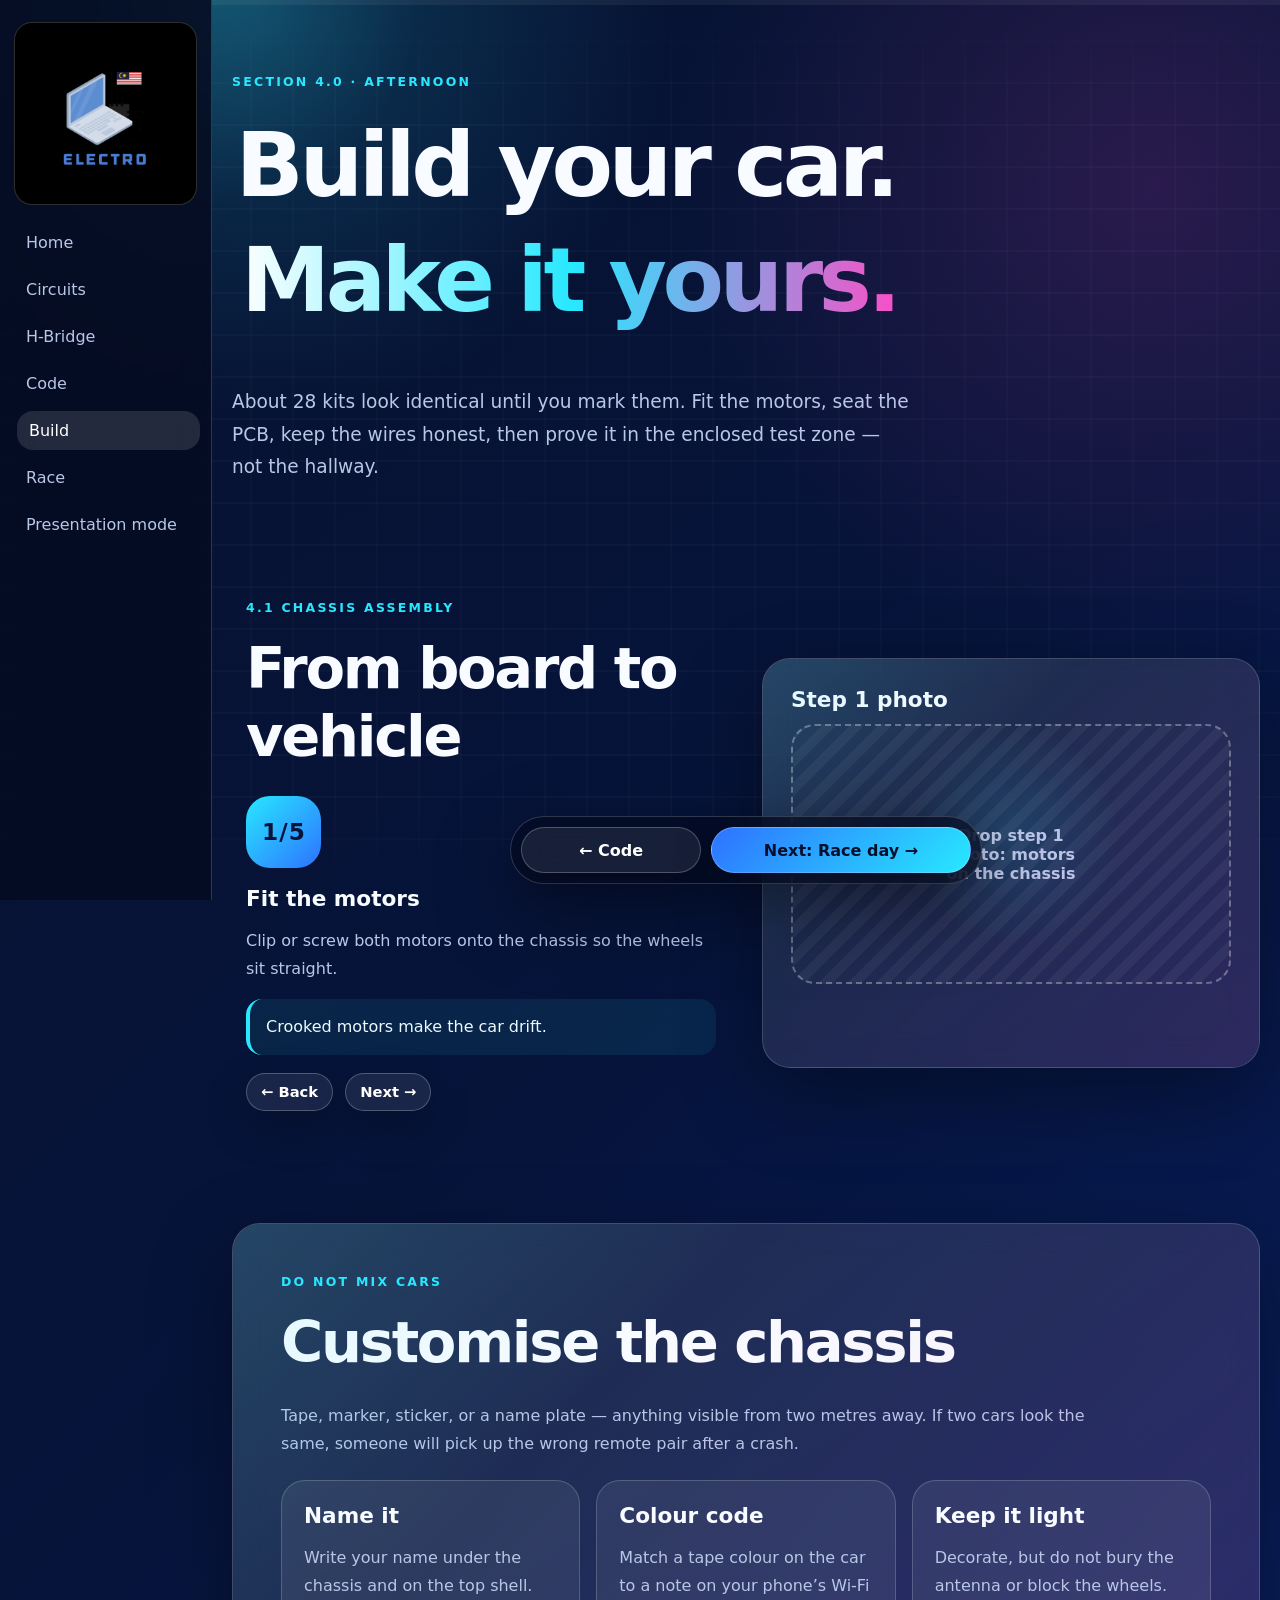
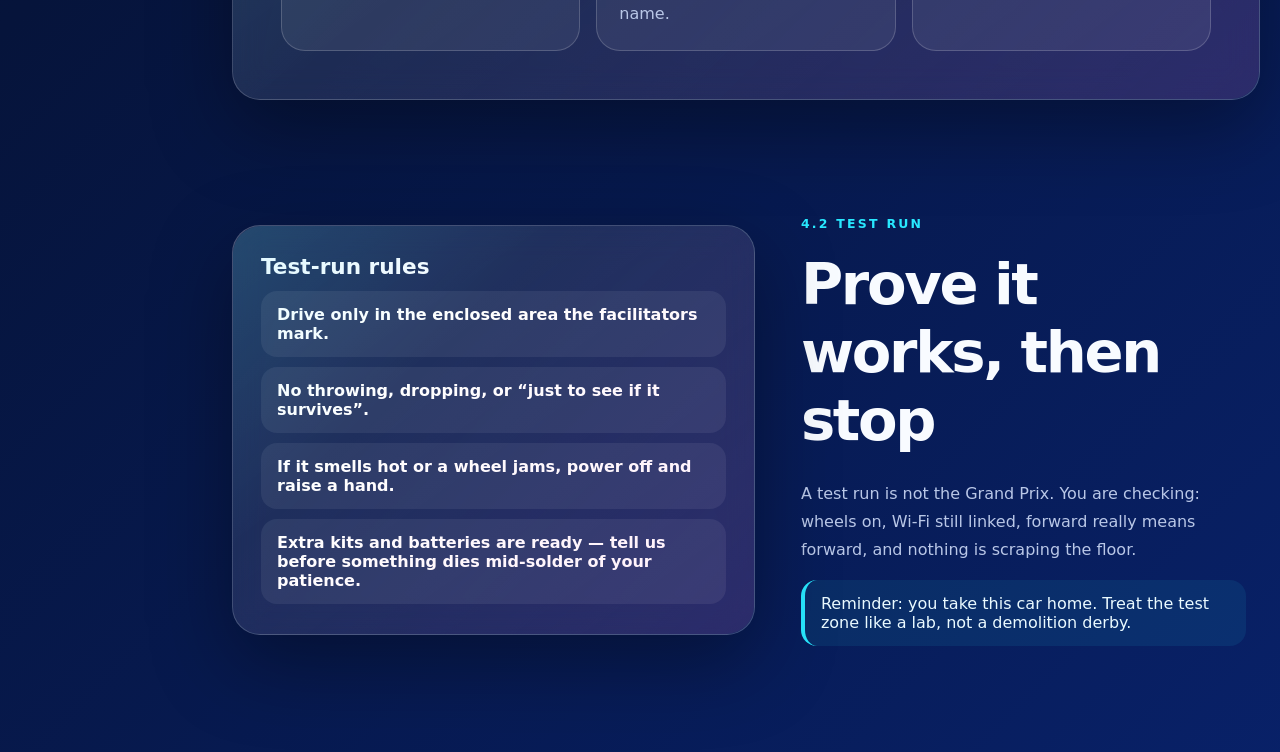
==== commit d046c720: "changes" ====
--- a/electro_bootcamp_website/assembly.html
+++ b/electro_bootcamp_website/assembly.html
@@ -46,16 +46,8 @@
         </div>
       </div>
       <div class="interactive-card">
-        <h3>Build preview</h3>
-        <div class="build-stage">
-          <div id="miniCar" class="mini-car">
-            <div class="body"></div>
-            <div class="board"></div>
-            <div class="motor m1"></div>
-            <div class="motor m2"></div>
-          </div>
-        </div>
-        <p class="caption" style="text-align:center">Watch the car pick up motors, board, then your colours.</p>
+        <h3 id="assemblyPhotoTitle">Step 1 photo</h3>
+        <div class="photo-slot wide" style="min-height:260px;aspect-ratio:auto"><span id="assemblyPhotoHint">Drop step 1 photo: motors on the chassis</span></div>
       </div>
     </section>
 
--- a/electro_bootcamp_website/styles.css
+++ b/electro_bootcamp_website/styles.css
@@ -73,10 +73,10 @@
 .section-full { min-height: 100vh; display: grid; align-items: center; padding: 72px 0; }
 .hero-grid { display: grid; grid-template-columns: 1.1fr .9fr; gap: 54px; align-items: center; }
 .particle-canvas { position: absolute; inset: 0; width: 100%; height: 100%; opacity: .55; }
-.eyebrow { color: var(--cyan); text-transform: uppercase; letter-spacing: .18em; font-size: .78rem; font-weight: 900; margin: 0 0 12px; }
-h1 { font-size: clamp(3rem, 7vw, 7rem); line-height: .88; letter-spacing: -.07em; margin: 0 0 24px; }
-h1 span { display: inline-block; background: linear-gradient(90deg, #fff, var(--cyan), var(--pink)); -webkit-background-clip: text; background-clip: text; color: transparent; animation: shimmer 3s ease-in-out infinite alternate; }
-h2 { font-size: clamp(2rem, 4.5vw, 4.4rem); line-height: .95; letter-spacing: -.05em; margin: 0 0 18px; }
+.eyebrow { color: var(--cyan); text-transform: uppercase; letter-spacing: .18em; font-size: .78rem; font-weight: 900; line-height: 1.45; padding: .12em .15em .18em 0; margin: 0 0 12px; }
+h1 { font-size: clamp(3rem, 7vw, 7rem); line-height: 1.18; letter-spacing: -.05em; margin: 0 0 24px; overflow: visible; padding: .08em .1em .16em .04em; }
+h1 span { display: inline-block; padding: .1em .12em .16em .06em; overflow: visible; background: linear-gradient(90deg, #fff, var(--cyan), var(--pink)); -webkit-background-clip: text; background-clip: text; color: transparent; animation: shimmer 3s ease-in-out infinite alternate; }
+h2 { font-size: clamp(2rem, 4.5vw, 4.4rem); line-height: 1.18; letter-spacing: -.04em; margin: 0 0 18px; overflow: visible; padding: .06em .06em .12em 0; }
 h3 { margin: 0 0 12px; font-size: 1.35rem; }
 p { color: var(--muted); line-height: 1.75; }
 .hero-lead { max-width: 680px; font-size: 1.16rem; }
@@ -144,6 +144,8 @@
 .lesson-section { display: grid; grid-template-columns: 1fr 1fr; gap: 32px; align-items: center; margin-top: 100px; }
 .lesson-section.alt { grid-template-columns: 1.05fr .95fr; }
 .lesson-copy { padding: 14px; }
+.lesson-copy a { color: var(--cyan); font-weight: 800; text-underline-offset: 3px; }
+.lesson-copy strong { color: #fff; }
 .callout, .hint, .why-text { border-left: 4px solid var(--cyan); padding: 14px 16px; border-radius: 16px; background: rgba(40,232,255,.08); color: #eafaff; }
 .interactive-card { min-height: 410px; padding: 28px; position: relative; overflow: hidden; }
 .simulator { margin: 18px auto 24px; }
@@ -174,7 +176,7 @@
 .wire.active { stroke-dashoffset: 0; }
 .play-badge { position: absolute; right: 18px; bottom: 18px; padding: 10px 14px; border: 1px solid var(--line); background: rgba(0,0,0,.48); border-radius: 999px; color: white; font-weight: 900; }
 .stepper-card { padding: 24px; }
-.step-count { width: 72px; height: 72px; border-radius: 24px; display: grid; place-items: center; background: linear-gradient(135deg, var(--cyan), var(--blue)); color: #06143b; font-weight: 900; font-size: 1.45rem; margin-bottom: 18px; }
+.step-count { min-width: 72px; height: 72px; padding: 0 16px; border-radius: 24px; display: inline-flex; align-items: center; justify-content: center; gap: 1px; white-space: nowrap; background: linear-gradient(135deg, var(--cyan), var(--blue)); color: #06143b; font-weight: 900; font-size: 1.45rem; margin-bottom: 18px; }
 .sticky-controls { margin: 18px 0; }
 .checklist { display: grid; gap: 8px; }
 .check-item { display: flex; gap: 10px; align-items: start; padding: 10px 12px; border-radius: 14px; background: rgba(255,255,255,.07); color: var(--muted); }
@@ -194,29 +196,73 @@
 input[type="range"] { width: 100%; accent-color: var(--cyan); }
 .tilt-board { margin: 20px auto 28px; transition: transform .15s ease; }
 .mini-road { height: 70px; border-radius: 18px; border: 1px dashed rgba(255,255,255,.25); background: repeating-linear-gradient(90deg, rgba(255,255,255,.08) 0 22px, transparent 22px 44px); position: relative; overflow: hidden; }
-.race-car { position: absolute; left: 8px; top: 17px; font-size: 2.1rem; transition: left .25s ease, transform .2s ease; filter: drop-shadow(0 8px 10px rgba(0,0,0,.35)); }
+.race-car { position: absolute; left: 8px; top: 17px; font-size: 2.1rem; line-height: 1; width: 2.4em; text-align: center; transform: scaleX(-1); transition: left .25s ease; filter: drop-shadow(0 8px 10px rgba(0,0,0,.35)); }
 
 .motor-layout { display: grid; grid-template-columns: 1fr .9fr; gap: 20px; }
 .hbridge-card, .truth-card { padding: 24px; }
-.hbridge { height: 360px; position: relative; border-radius: 22px; background: rgba(6,12,31,.55); overflow: hidden; }
-.hbridge svg { position: absolute; inset: 30px; width: calc(100% - 60px); height: calc(100% - 60px); }
-.bridge-line { fill: none; stroke: rgba(255,255,255,.28); stroke-width: 9; stroke-linecap: round; stroke-linejoin: round; }
-.current-path { fill: none; stroke: var(--yellow); stroke-width: 11; stroke-linecap: round; stroke-linejoin: round; stroke-dasharray: 18 16; animation: currentFlow 1s linear infinite; opacity: 0; filter: drop-shadow(0 0 12px var(--yellow)); }
+.hbridge { min-height: 420px; border-radius: 22px; background: rgba(6,12,31,.55); padding: 8px 10px 0; }
+.hbridge svg { width: 100%; height: auto; display: block; overflow: visible; }
+.hb-wire { fill: none; stroke: #4a5878; stroke-width: 4; stroke-linecap: round; stroke-linejoin: round; transition: stroke .2s ease; }
+.hb-wire.live { stroke: #28e8ff; }
+.hb-wire.burn { stroke: var(--red); }
+.current-path { fill: none; stroke: var(--yellow); stroke-width: 7; stroke-linecap: round; stroke-linejoin: round; stroke-dasharray: 16 14; animation: currentFlow .85s linear infinite; opacity: 0; filter: drop-shadow(0 0 10px var(--yellow)); pointer-events: none; }
 .current-path.active { opacity: 1; }
-.rail { position: absolute; left: 50%; transform: translateX(-50%); font-weight: 900; color: white; z-index: 3; background: rgba(255,255,255,.12); padding: 5px 10px; border-radius: 999px; }
-.rail.top { top: 18px; } .rail.bottom { bottom: 18px; }
-.switch { position: absolute; z-index: 5; width: 64px; height: 40px; border: 1px solid var(--line); border-radius: 999px; background: rgba(255,255,255,.12); color: white; font-weight: 900; cursor: pointer; transition: .2s ease; }
-.switch.closed { background: var(--green); color: #06143b; transform: scale(1.08); box-shadow: 0 0 20px rgba(57,229,140,.65); }
-.s1 { left: 72px; top: 91px; } .s2 { left: 72px; bottom: 90px; } .s3 { right: 72px; top: 91px; } .s4 { right: 72px; bottom: 90px; }
-.motor-disc { position: absolute; left: 50%; top: 50%; transform: translate(-50%, -50%); width: 86px; height: 86px; border-radius: 50%; border: 3px solid white; background: #1a2445; display: grid; place-items: center; z-index: 4; font-size: 2rem; font-weight: 900; }
-.motor-disc.forward { animation: spinForward .65s linear infinite; }
-.motor-disc.reverse { animation: spinReverse .65s linear infinite; }
-.motor-disc.brake { animation: shake .18s linear infinite; }
+.current-path.short { stroke: var(--red); filter: drop-shadow(0 0 10px var(--red)); }
+.hb-sw { cursor: pointer; }
+.sw-hit { fill: transparent; }
+.hb-sw:hover .sw-hit { fill: rgba(255,255,255,.06); }
+.sw-dot { fill: #8b93a8; }
+.sw-open, .sw-closed { stroke: #8b93a8; stroke-width: 3.5; stroke-linecap: round; }
+.sw-closed { display: none; }
+.hb-sw.closed .sw-open { display: none; }
+.hb-sw.closed .sw-closed { display: inline; stroke: var(--green); }
+.hb-sw.closed .sw-dot { fill: var(--green); }
+.sw-btn { fill: rgba(255,255,255,.12); stroke: rgba(255,255,255,.45); stroke-width: 1.5; }
+.hb-sw.closed .sw-btn { fill: var(--green); stroke: var(--green); }
+.sw-label { fill: #fff; font-size: 13px; font-weight: 800; text-anchor: middle; }
+.hb-sw.closed .sw-label { fill: #06143b; }
+.hb-sw-row { display: grid; grid-template-columns: repeat(4, 1fr); gap: 8px; margin: 8px 4px 0; }
+.hb-sw-btn {
+  display: grid; gap: 2px; place-items: center; min-height: 52px; padding: 8px 6px;
+  border-radius: 16px; border: 1px solid var(--line); background: rgba(255,255,255,.08);
+  color: white; font: inherit; cursor: pointer; transition: .2s ease;
+}
+.hb-sw-btn strong { font-size: 1.05rem; }
+.hb-sw-btn span { font-size: .72rem; color: var(--muted); font-weight: 800; }
+.hb-sw-btn:hover { border-color: rgba(255,255,255,.45); transform: translateY(-1px); }
+.hb-sw-btn.on { background: linear-gradient(135deg, var(--green), var(--cyan)); color: #06143b; border-color: transparent; }
+.hb-sw-btn.on span { color: #12324a; }
+.motor-body { fill: #1a2445; stroke: #fff; stroke-width: 3; }
+.motor-letter { fill: #fff; font-size: 28px; font-weight: 900; text-anchor: middle; transform-box: fill-box; transform-origin: center; }
+#hbridgeSvg { font-family: var(--font); }
+.motor-halo { fill: rgba(255,209,102,.08); opacity: 0; }
+.battery-flames { display: none; }
+.fire-glow { fill: rgba(255, 140, 0, .38); }
+.fire-outer { fill: #ff6a00; }
+.fire-mid { fill: #ffbe0b; }
+.fire-core { fill: #fff4b0; }
+#motorSymbol.forward .motor-halo, #motorSymbol.reverse .motor-halo { opacity: 1; }
+#motorSymbol.forward .motor-body { stroke: var(--green); filter: drop-shadow(0 0 10px var(--green)); }
+#motorSymbol.reverse .motor-body { stroke: var(--pink); filter: drop-shadow(0 0 10px var(--pink)); }
+#motorSymbol.forward .motor-letter { animation: hbSpinFw .7s linear infinite; transform-origin: 195px 175px; }
+#motorSymbol.reverse .motor-letter { animation: hbSpinRev .7s linear infinite; transform-origin: 195px 175px; }
+#motorSymbol.brake .motor-body { stroke: var(--yellow); }
+#batterySymbol.short .bat-plate { stroke: #ff8a1f; filter: drop-shadow(0 0 10px #ff6a00); }
+#batterySymbol.short .battery-flames { display: block; }
+#batterySymbol.short .fire-stack { animation: fireFlicker .16s ease-in-out infinite alternate; transform-box: fill-box; transform-origin: bottom center; }
+#batterySymbol.short .fire-mid { animation: fireFlicker .12s ease-in-out infinite alternate-reverse; }
+#batterySymbol.short .fire-core { animation: fireFlicker .1s ease-in-out infinite alternate; }
 .toggle-row { display: flex; gap: 12px; flex-wrap: wrap; margin: 16px 0; }
 .logic-toggle { flex: 1; min-width: 140px; padding: 14px 16px; border-radius: 18px; border: 1px solid var(--line); background: rgba(255,255,255,.08); color: white; font-weight: 900; cursor: pointer; }
 .logic-toggle.on { background: linear-gradient(135deg, var(--green), var(--cyan)); color: #06143b; }
 .motor-state { margin: 18px 0; border-radius: 22px; padding: 26px; font-size: 2rem; font-weight: 950; text-align: center; border: 1px solid var(--line); background: rgba(255,255,255,.08); }
 .motor-state.forward { color: var(--green); } .motor-state.reverse { color: var(--pink); } .motor-state.brake { color: var(--yellow); }
+.motor-state.short { color: var(--red); background: rgba(255,92,122,.12); }
+.ina-guide { display: grid; gap: 10px; margin-bottom: 8px; }
+.guide-block { padding: 12px 14px; border-radius: 16px; background: rgba(255,255,255,.06); border: 1px solid var(--line); }
+.guide-block strong { display: block; color: #fff; margin-bottom: 6px; }
+.guide-block p { margin: 4px 0; color: var(--muted); font-weight: 800; }
+.guide-block p.active { color: #fff; background: rgba(40,232,255,.16); border-radius: 10px; padding: 6px 8px; }
 .truth-table { width: 100%; border-collapse: collapse; overflow: hidden; border-radius: 18px; }
 th, td { padding: 12px; border-bottom: 1px solid var(--line); text-align: left; color: var(--muted); }
 th { color: white; background: rgba(255,255,255,.1); }
@@ -286,8 +332,42 @@
 }
 .photo-slot.wide { aspect-ratio: 16/9; border-radius: 24px; }
 .photo-slot span { max-width: 12ch; }
+.real-vs-diagram { display: grid; grid-template-columns: 1fr 1fr; gap: 12px; margin: 0 0 14px; }
+.real-vs-diagram figure { margin: 0; }
+.real-vs-diagram img {
+  width: 100%; height: 200px; object-fit: contain; display: block;
+  border-radius: 18px; background: #f4f6fb; border: 1px solid var(--line);
+}
+.real-vs-diagram figcaption { margin-top: 8px; color: var(--muted); font-weight: 800; font-size: .88rem; }
 .facilitator-card { text-align: center; }
 .facilitator-card .role { color: var(--cyan); font-weight: 800; text-transform: uppercase; letter-spacing: .08em; font-size: .78rem; }
+.facilitator-scroller {
+  display: grid;
+  grid-auto-flow: column;
+  grid-auto-columns: calc((100% - 48px) / 4);
+  gap: 16px;
+  overflow-x: auto;
+  overflow-y: hidden;
+  padding-bottom: 16px;
+  scroll-snap-type: x mandatory;
+  overscroll-behavior-x: contain;
+  -webkit-overflow-scrolling: touch;
+  scrollbar-width: auto;
+  scrollbar-color: var(--cyan) rgba(255,255,255,.1);
+}
+.facilitator-scroller .facilitator-card {
+  min-width: 0;
+  scroll-snap-align: start;
+}
+.facilitator-scroller::-webkit-scrollbar { height: 10px; }
+.facilitator-scroller::-webkit-scrollbar-track {
+  background: rgba(255,255,255,.1);
+  border-radius: 999px;
+}
+.facilitator-scroller::-webkit-scrollbar-thumb {
+  background: linear-gradient(90deg, var(--cyan), var(--blue));
+  border-radius: 999px;
+}
 
 .ice-arena {
   min-height: 320px; border-radius: 28px; padding: 28px; text-align: center;
@@ -352,17 +432,99 @@
 .symbol-card svg { width: 88px; height: 64px; display: block; margin: 0 auto 10px; }
 .symbol-card .tag { color: var(--cyan); font-size: .78rem; font-weight: 900; letter-spacing: .08em; text-transform: uppercase; }
 
+.vc-pair { display: grid; gap: 12px; margin: 16px 0; }
+.vc-pair .tag { color: var(--cyan); font-weight: 800; text-transform: uppercase; letter-spacing: .08em; font-size: .75rem; margin: 0 0 6px; }
+#vcSvg { width: 100%; height: 250px; display: block; overflow: visible; }
+.vc-label { fill: var(--muted); font-size: 13px; font-weight: 800; }
+#vcChargePath { fill: none; stroke: none; }
+.vc-charge { fill: #ffe566; filter: drop-shadow(0 0 5px #ffd000); }
+.vc-push-arrow { fill: var(--cyan); transform-box: fill-box; transform-origin: center right; }
+#vcSvg.vc-on .vc-push-arrow { animation: vcPush 0.7s ease-in-out infinite; }
+#vcSvg.vc-on .vc-push-arrow.a2 { animation-delay: .12s; opacity: .75; }
+#vcSvg.vc-on .vc-push-arrow.a3 { animation-delay: .24s; opacity: .5; }
+#vcSvg.vc-on .vc-off-note { display: none; }
+#vcSvg.vc-off .vc-i, #vcSvg.vc-off .vc-v, #vcSvg.vc-off .vc-push { display: none; }
+#vcSvg.vc-off .vc-loop { stroke: #4a5878; }
+#vcSvg.vc-off .vc-battery { opacity: .28; }
+
+.bm-card { overflow: visible; }
+#bmSvg { width: 100%; height: 250px; display: block; overflow: visible; font-family: var(--font); }
+#bmPathFw, #bmPathRev { fill: none; stroke: none; }
+#bmSvg.bm-fwd .bm-charges.rev,
+#bmSvg.bm-rev .bm-charges.fw { opacity: 0; pointer-events: none; }
+.bm-battery { cursor: pointer; transform-box: view-box; transform-origin: 210px 200px; transition: transform .55s cubic-bezier(.4,.12,.2,1); }
+#bmSvg.bm-rev .bm-battery { transform: rotate(180deg); }
+.bm-hit { fill: transparent; }
+.bm-battery:focus { outline: none; }
+.bm-battery:hover .bm-plate, .bm-battery:focus-visible .bm-plate { filter: drop-shadow(0 0 8px #fff); }
+.bm-battery:focus-visible .bm-hit { stroke: var(--cyan); stroke-width: 2; }
+.bm-plate { stroke: #fff; stroke-linecap: square; }
+.bm-plate.plus { stroke-width: 4; }
+.bm-plate.minus { stroke-width: 4; }
+.bm-pol { fill: #b9c7e7; font-size: 14px; font-weight: 800; text-anchor: middle; pointer-events: none; }
+#bmSvg .bm-letter { transform-box: view-box; }
+#bmSvg.bm-fwd .bm-letter { animation: hbSpinFw .7s linear infinite; transform-origin: 210px 50px; }
+#bmSvg.bm-rev .bm-letter { animation: hbSpinRev .7s linear infinite; transform-origin: 210px 50px; }
+#bmSvg.bm-fwd #bmMotor .motor-halo { opacity: 1; }
+#bmSvg.bm-fwd #bmMotor .motor-body { stroke: var(--green); filter: drop-shadow(0 0 10px var(--green)); }
+#bmSvg.bm-rev #bmMotor .motor-halo { opacity: 1; fill: rgba(255,74,196,.12); }
+#bmSvg.bm-rev #bmMotor .motor-body { stroke: var(--pink); filter: drop-shadow(0 0 10px var(--pink)); }
+#bmSvg .vc-push-arrow { animation: vcPush 0.7s ease-in-out infinite; }
+#bmSvg .vc-push-arrow.a2 { animation-delay: .12s; opacity: .75; }
+#bmSvg .vc-push-arrow.a3 { animation-delay: .24s; opacity: .5; }
+.bm-tap { fill: var(--muted); font-size: 12px; font-weight: 800; }
+.bm-state { margin: 12px 0 0; border-radius: 18px; padding: 12px 16px; font-size: 1.15rem; font-weight: 900; text-align: center; border: 1px solid var(--line); background: rgba(255,255,255,.08); }
+.bm-state.forward { color: var(--green); }
+.bm-state.reverse { color: var(--pink); }
+@keyframes vcPush {
+  0%, 100% { transform: translateX(0); opacity: .95; }
+  50% { transform: translateX(-7px); opacity: .45; }
+}
 .compare-switch { display: flex; gap: 10px; margin-bottom: 16px; }
-.compare-stage { min-height: 230px; border-radius: 22px; background: rgba(6,12,31,.55); padding: 18px; }
-.compare-stage svg { width: 100%; height: 210px; display: block; }
-.led-bulb { filter: drop-shadow(0 0 0 transparent); transition: .25s ease; }
-.led-bulb.on { filter: drop-shadow(0 0 10px #ff4ac4); }
+.compare-stage { min-height: 280px; border-radius: 22px; background: rgba(6,12,31,.55); padding: 18px; overflow: visible; }
+.compare-stage svg { display: block; overflow: visible; }
+#seriesSvg { width: 100%; height: 250px; }
+#parallelSvg { width: min(300px, 72%); height: 360px; margin: 0 auto; }
+.circuit-wire { fill: none; stroke: #28e8ff; stroke-width: 4; stroke-linecap: round; stroke-linejoin: round; transition: stroke .25s ease; }
+.circuit-wire.dead, svg.circuit-off .circuit-wire { stroke: #4a5878; }
+.junction { fill: #fff; }
+.junction.dead { fill: #4a5878; }
+.lamp-halo { fill: rgba(255,200,40,.08); opacity: 0; transition: .25s ease; }
+.lamp-glass { fill: #243049; stroke: #8b93a8; stroke-width: 3; transition: .25s ease; }
+.lamp-filament { fill: none; stroke: #6d7690; stroke-width: 2.6; stroke-linecap: round; transition: .25s ease; }
+.lamp.on .lamp-halo { opacity: 1; fill: rgba(255,214,70,.55); }
+.lamp.on .lamp-glass {
+  fill: #ffe566; stroke: #fff4b8;
+  filter: url(#seriesLampGlow) drop-shadow(0 0 16px #ffd000) drop-shadow(0 0 32px rgba(255,196,0,.95));
+}
+#parallelSvg .lamp.on .lamp-glass { filter: url(#parallelLampGlow) drop-shadow(0 0 16px #ffd000) drop-shadow(0 0 32px rgba(255,196,0,.95)); }
+.lamp.on .lamp-filament { stroke: #fffef2; }
+.lamp-x { display: none; }
+.lamp-x line { stroke: #ff5c7a; stroke-width: 5; stroke-linecap: round; }
+.lamp.removed .lamp-x { display: block; }
+.lamp.removed .lamp-halo { opacity: 0; }
+.lamp.removed .lamp-glass { fill: #1b2236; stroke: #ff5c7a; filter: none; }
+.lamp.removed .lamp-filament { stroke: #8b93a8; }
 
 .breadboard {
+  position: relative;
   display: grid; grid-template-columns: repeat(10, 1fr); gap: 8px; padding: 18px;
   background: #d4485a; border-radius: 20px; box-shadow: inset 0 0 0 6px #b53648;
 }
-.bb-hole { aspect-ratio: 1; border-radius: 50%; background: #1b1220; box-shadow: inset 0 2px 4px rgba(0,0,0,.45); cursor: pointer; transition: .15s ease; }
+.bb-traces {
+  position: absolute; inset: 18px; display: grid; grid-template-columns: repeat(10, 1fr); gap: 8px;
+  pointer-events: none; z-index: 0;
+}
+.bb-trace {
+  width: 4px; justify-self: center; height: 100%; border-radius: 99px;
+  background: rgba(20, 10, 16, .42); box-shadow: inset 0 0 0 1px rgba(255,255,255,.08);
+  transition: .15s ease;
+}
+.bb-trace.active {
+  background: var(--cyan);
+  box-shadow: 0 0 10px rgba(40,232,255,.65);
+}
+.bb-hole { position: relative; z-index: 1; aspect-ratio: 1; border-radius: 50%; background: #1b1220; box-shadow: inset 0 2px 4px rgba(0,0,0,.45); cursor: pointer; transition: .15s ease; }
 .bb-hole.linked { background: var(--cyan); box-shadow: 0 0 12px rgba(40,232,255,.7); }
 .bb-hole.same-row { background: #ffd166; box-shadow: 0 0 12px rgba(255,209,102,.55); }
 .bb-legend { display: flex; gap: 16px; flex-wrap: wrap; margin-top: 12px; color: var(--muted); font-weight: 800; }
@@ -435,6 +597,13 @@
   border: 1px solid var(--line); box-shadow: var(--shadow);
 }
 .electro-logo-card img { width: 100%; display: block; border-radius: 18px; }
+.electro-photos { display: grid; grid-template-columns: repeat(3, 1fr); gap: 14px; margin: 0 0 28px; }
+.electro-photos figure { margin: 0; }
+.electro-photos img {
+  width: 100%; height: 200px; object-fit: cover; display: block;
+  border-radius: 20px; border: 1px solid var(--line); background: #050505;
+}
+.electro-photos figcaption { margin-top: 8px; color: var(--muted); font-weight: 800; font-size: .88rem; }
 
 .intro-splash {
   position: fixed; inset: 0; z-index: 90; display: grid; place-items: center;
@@ -509,7 +678,7 @@
 }
 .intro-welcome {
   margin: 0; font-size: clamp(3.4rem, 12vw, 8.4rem); font-weight: 950;
-  letter-spacing: -.08em; line-height: .9; color: #fff;
+  letter-spacing: -.06em; line-height: 1.15; padding: .08em .1em; color: #fff;
   text-shadow: 0 0 34px rgba(40,232,255,.48), 0 8px 28px rgba(0,0,0,.65);
 }
 .intro-welcome span {
@@ -612,6 +781,13 @@
 @keyframes antennaPulse { 50% { transform: scale(1.16); opacity: .55; } }
 @keyframes beam { from { transform: translateX(-42%); opacity: 0; } 35% { opacity: 1; } to { transform: translateX(42%); opacity: 0; } }
 @keyframes currentFlow { to { stroke-dashoffset: -68; } }
+@keyframes hbSpinFw { to { transform: rotate(360deg); } }
+@keyframes hbSpinRev { to { transform: rotate(-360deg); } }
+@keyframes burnPulse { 50% { opacity: .72; } }
+@keyframes fireFlicker {
+  from { transform: scale(1, 1) skewX(-2deg); }
+  to { transform: scale(1.05, 1.14) skewX(3deg); }
+}
 @keyframes spinForward { to { transform: translate(-50%, -50%) rotate(360deg); } }
 @keyframes spinReverse { to { transform: translate(-50%, -50%) rotate(-360deg); } }
 @keyframes shake { 0%,100% { transform: translate(-50%, -50%) rotate(-3deg); } 50% { transform: translate(-50%, -50%) rotate(3deg); } }
@@ -645,9 +821,14 @@
   .worksheet-preview { position: static; max-height: none; }
   .slide-preview-wrap { position: static; }
   .pin-row-q { grid-template-columns: 1fr; }
+  .facilitator-scroller { grid-auto-columns: calc((100% - 16px) / 2); }
 }
 @media (max-width: 680px) {
   .hero, .panel, .lesson-section { width: min(100% - 24px, 1180px); }
+  .lesson-section { grid-template-columns: 1fr; }
+  .electro-photos { grid-template-columns: 1fr; }
+  .electro-photos img { height: 220px; }
+  .real-vs-diagram { grid-template-columns: 1fr; }
   .section-full { padding-top: 24px; }
   .timeline, .slide-strip, .fill-grid, .card-grid.cols-2, .card-grid.cols-3, .card-grid.cols-4, .takehome, .electro-intro { grid-template-columns: 1fr; }
   .microbit.big { width: 300px; height: 220px; }
@@ -655,4 +836,5 @@
   h1 { font-size: 3.5rem; }
   .next-bar { width: calc(100% - 24px); border-radius: 22px; flex-wrap: wrap; }
   .next-bar .button, .next-bar .button.primary { min-width: 0; flex: 1; }
-}
+  .facilitator-scroller { grid-auto-columns: 100%; }
+}
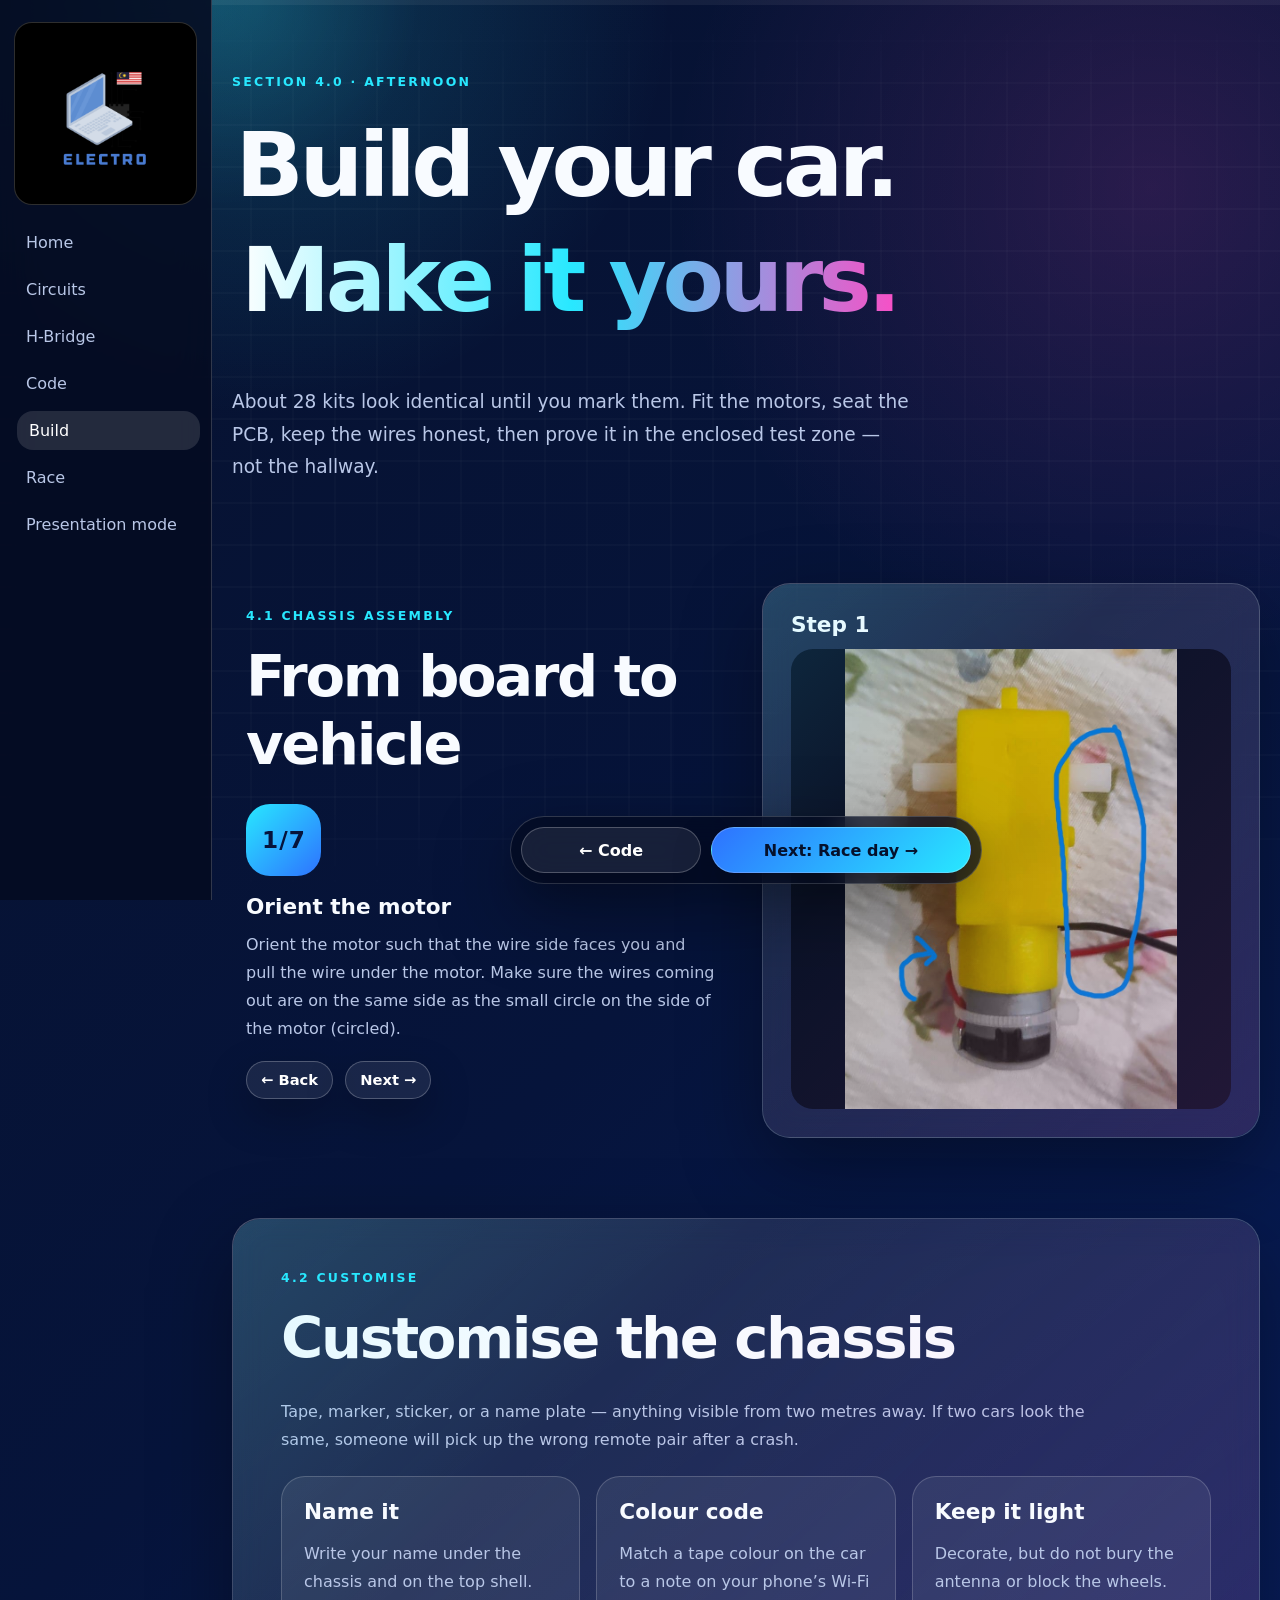
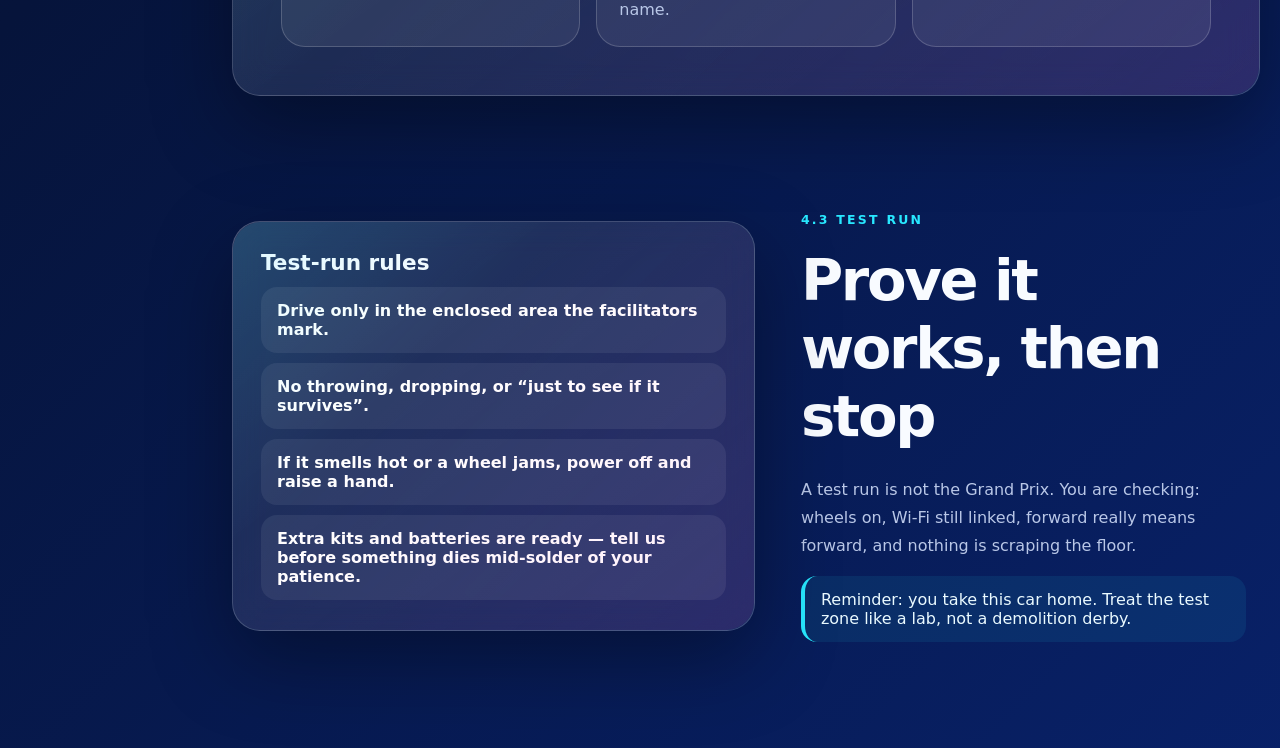
==== commit 092f5cc9: "website v1" ====
--- a/electro_bootcamp_website/assembly.html
+++ b/electro_bootcamp_website/assembly.html
@@ -36,24 +36,29 @@
       <div class="lesson-copy" id="assemblyStepper">
         <p class="eyebrow">4.1 Chassis assembly</p>
         <h2>From board to vehicle</h2>
-        <div class="step-count"><span data-step-now>1</span>/<span data-step-total>5</span></div>
-        <h3 data-step-title>Fit the motors</h3>
-        <p data-step-text>Clip or screw both motors onto the chassis so the wheels sit straight.</p>
-        <p class="why-text" data-step-why>Crooked motors make the car drift.</p>
+        <div class="step-count"><span data-step-now>1</span>/<span data-step-total>7</span></div>
+        <h3 data-step-title>Orient the motor</h3>
+        <div class="step-body" data-step-text>
+          <p>Orient the motor such that the wire side faces you and pull the wire under the motor. Make sure the wires coming out are on the same side as the small circle on the side of the motor (circled).</p>
+        </div>
+        <p class="why-text" data-step-why hidden></p>
         <div class="control-row sticky-controls">
           <button class="button small ghost" type="button" data-step-prev>← Back</button>
           <button class="button small ghost" type="button" data-step-next>Next →</button>
         </div>
       </div>
       <div class="interactive-card">
-        <h3 id="assemblyPhotoTitle">Step 1 photo</h3>
-        <div class="photo-slot wide" style="min-height:260px;aspect-ratio:auto"><span id="assemblyPhotoHint">Drop step 1 photo: motors on the chassis</span></div>
+        <h3 id="assemblyPhotoTitle">Step 1</h3>
+        <div class="wifi-step-photo" id="assemblyPhotoWrap">
+          <img id="assemblyStepPhoto" src="assets/assembly/step-1.jpg" alt="Motor with wires pulled under, small circle on the same side as the wires" />
+        </div>
+        <p class="hint hidden" id="assemblyPhotoHint">No photo for this step — follow the labels on the PCB.</p>
       </div>
     </section>
 
     <section class="panel reveal" id="customise">
       <div class="section-heading compact">
-        <p class="eyebrow">Do not mix cars</p>
+        <p class="eyebrow">4.2 Customise</p>
         <h2>Customise the chassis</h2>
         <p>Tape, marker, sticker, or a name plate — anything visible from two metres away. If two cars look the same, someone will pick up the wrong remote pair after a crash.</p>
       </div>
@@ -75,7 +80,7 @@
         </ul>
       </div>
       <div class="lesson-copy">
-        <p class="eyebrow">4.2 Test run</p>
+        <p class="eyebrow">4.3 Test run</p>
         <h2>Prove it works, then stop</h2>
         <p>A test run is not the Grand Prix. You are checking: wheels on, Wi-Fi still linked, forward really means forward, and nothing is scraping the floor.</p>
         <div class="callout">Reminder: you take this car home. Treat the test zone like a lab, not a demolition derby.</div>
--- a/electro_bootcamp_website/styles.css
+++ b/electro_bootcamp_website/styles.css
@@ -233,7 +233,8 @@
 .hb-sw-btn.on { background: linear-gradient(135deg, var(--green), var(--cyan)); color: #06143b; border-color: transparent; }
 .hb-sw-btn.on span { color: #12324a; }
 .motor-body { fill: #1a2445; stroke: #fff; stroke-width: 3; }
-.motor-letter { fill: #fff; font-size: 28px; font-weight: 900; text-anchor: middle; transform-box: fill-box; transform-origin: center; }
+.motor-letter { fill: #fff; font-size: 28px; font-weight: 900; text-anchor: middle; }
+#motorSymbol .motor-spin { transform-box: view-box; transform-origin: 195px 175px; }
 #hbridgeSvg { font-family: var(--font); }
 .motor-halo { fill: rgba(255,209,102,.08); opacity: 0; }
 .battery-flames { display: none; }
@@ -244,8 +245,8 @@
 #motorSymbol.forward .motor-halo, #motorSymbol.reverse .motor-halo { opacity: 1; }
 #motorSymbol.forward .motor-body { stroke: var(--green); filter: drop-shadow(0 0 10px var(--green)); }
 #motorSymbol.reverse .motor-body { stroke: var(--pink); filter: drop-shadow(0 0 10px var(--pink)); }
-#motorSymbol.forward .motor-letter { animation: hbSpinFw .7s linear infinite; transform-origin: 195px 175px; }
-#motorSymbol.reverse .motor-letter { animation: hbSpinRev .7s linear infinite; transform-origin: 195px 175px; }
+#motorSymbol.forward .motor-spin { animation: hbSpinFw .7s linear infinite; }
+#motorSymbol.reverse .motor-spin { animation: hbSpinRev .7s linear infinite; }
 #motorSymbol.brake .motor-body { stroke: var(--yellow); }
 #batterySymbol.short .bat-plate { stroke: #ff8a1f; filter: drop-shadow(0 0 10px #ff6a00); }
 #batterySymbol.short .battery-flames { display: block; }
@@ -314,7 +315,31 @@
 .card-grid.cols-2 { grid-template-columns: repeat(2, 1fr); }
 .card-grid.cols-3 { grid-template-columns: repeat(3, 1fr); }
 .card-grid.cols-4 { grid-template-columns: repeat(4, 1fr); }
-.split-lab { display: grid; grid-template-columns: 1.1fr .9fr; gap: 20px; }
+.split-lab { display: grid; grid-template-columns: 1.1fr .9fr; gap: 20px; align-items: start; }
+.hint-lesson {
+  padding: 24px;
+  border: 1px solid rgba(255, 209, 102, .55);
+  border-radius: var(--radius);
+  background: linear-gradient(145deg, rgba(255, 209, 102, .12), rgba(255, 74, 196, .06));
+  box-shadow: var(--shadow), 0 0 36px rgba(255, 209, 102, .16);
+}
+.hint-lesson .eyebrow { color: var(--yellow); }
+.hint-photo {
+  border-radius: 22px; overflow: hidden; min-height: 280px;
+  background: rgba(255,255,255,.06);
+}
+.hint-photo img {
+  width: 100%; min-height: 320px; max-height: 460px; object-fit: contain; display: block;
+  background: #1a1408;
+}
+.wiring-photo-card {
+  border: 1px solid var(--line); border-radius: var(--radius);
+  background: rgba(255,255,255,.07); overflow: hidden; min-height: 280px;
+}
+.wiring-photo-card img {
+  width: 100%; min-height: 320px; max-height: 460px; object-fit: contain; display: block;
+  background: #0b1228;
+}
 .info-card, .facilitator-card, .symbol-card, .step-tile, .pcb-card {
   padding: 22px; border: 1px solid var(--line); border-radius: 24px;
   background: rgba(255,255,255,.07); position: relative; overflow: hidden;
@@ -339,6 +364,8 @@
   border-radius: 18px; background: #f4f6fb; border: 1px solid var(--line);
 }
 .real-vs-diagram figcaption { margin-top: 8px; color: var(--muted); font-weight: 800; font-size: .88rem; }
+.lesson-section .bb-compare { grid-column: 1 / -1; margin-top: 8px; }
+.bb-compare img { height: min(320px, 46vw); }
 .facilitator-card { text-align: center; }
 .facilitator-card .role { color: var(--cyan); font-weight: 800; text-transform: uppercase; letter-spacing: .08em; font-size: .78rem; }
 .facilitator-scroller {
@@ -429,6 +456,11 @@
 .day-chip { padding: 8px 12px; border-radius: 999px; background: rgba(255,255,255,.08); border: 1px solid var(--line); color: #fff; font-weight: 800; font-size: .88rem; }
 
 .symbol-card { text-align: center; cursor: default; }
+.symbol-photo {
+  width: 100%; height: 112px; object-fit: contain; display: block;
+  margin: 0 auto 12px; padding: 8px; border-radius: 16px;
+  background: #fff; border: 1px solid var(--line);
+}
 .symbol-card svg { width: 88px; height: 64px; display: block; margin: 0 auto 10px; }
 .symbol-card .tag { color: var(--cyan); font-size: .78rem; font-weight: 900; letter-spacing: .08em; text-transform: uppercase; }
 
@@ -532,12 +564,11 @@
 .bb-legend .cyan { background: var(--cyan); } .bb-legend .gold { background: var(--yellow); }
 
 .pcb-visual {
-  min-height: 220px; border-radius: 22px; position: relative; overflow: hidden;
-  background: linear-gradient(145deg, #0d6b46, #084830);
-  border: 1px solid rgba(255,255,255,.16);
-}
-.pcb-trace { position: absolute; height: 8px; border-radius: 99px; background: #d4a54f; box-shadow: 0 0 10px rgba(212,165,79,.4); }
-.pcb-pad { position: absolute; width: 18px; height: 18px; border-radius: 50%; background: #e7c36a; }
+  margin: 0; min-height: 220px; border-radius: 22px; overflow: hidden;
+  background: #07120c; border: 1px solid rgba(255,255,255,.16);
+}
+.pcb-visual img { width: 100%; height: 100%; min-height: 280px; object-fit: contain; display: block; background: #07120c; }
+.pcb-visual figcaption { padding: 10px 14px 14px; color: var(--muted); font-weight: 800; font-size: .9rem; }
 
 .pin-quiz { display: grid; gap: 12px; }
 .pin-row-q { display: grid; grid-template-columns: 1.2fr 1fr 1fr; gap: 10px; align-items: center; padding: 12px; border-radius: 16px; background: rgba(255,255,255,.06); }
@@ -547,6 +578,23 @@
 .code-editor header { padding: 12px 16px; border-bottom: 1px solid var(--line); color: var(--muted); font-weight: 800; }
 .code-editor pre { margin: 0; padding: 18px; overflow: auto; color: #d6e6ff; font-family: ui-monospace, SFMono-Regular, Menlo, Consolas, monospace; font-size: .92rem; line-height: 1.7; }
 .code-editor .kw { color: #ff7ad9; } .code-editor .fn { color: #7ee0ff; } .code-editor .num { color: #ffd166; } .code-editor .cm { color: #7f8fb5; }
+.syntax-line {
+  margin: 0 0 16px; padding: 16px 18px; border-radius: 16px;
+  background: #0b1228; border: 1px solid var(--line);
+  font-family: ui-monospace, SFMono-Regular, Menlo, Consolas, monospace;
+  font-size: clamp(1rem, 2.4vw, 1.25rem); font-weight: 800; color: #d6e6ff;
+}
+.syntax-line .kw { color: #ff7ad9; }
+.syntax-line .fn { color: #7ee0ff; }
+.syntax-line .num { color: #ffd166; }
+.syntax-parts { display: grid; grid-template-columns: 1fr 1fr; gap: 10px; }
+.syntax-parts article { padding: 12px 14px; border-radius: 14px; background: rgba(255,255,255,.06); }
+.syntax-parts strong { color: #fff; }
+.syntax-parts p { margin: 6px 0 0; }
+.lesson-copy code {
+  padding: 2px 7px; border-radius: 8px; background: rgba(255,255,255,.1);
+  color: #fff; font-family: ui-monospace, SFMono-Regular, Menlo, Consolas, monospace;
+}
 
 .wifi-phone {
   min-height: 280px; border-radius: 32px; padding: 18px; background: #10182f; border: 3px solid rgba(255,255,255,.2);
@@ -555,6 +603,16 @@
 .wifi-phone .notch { width: 86px; height: 10px; border-radius: 99px; background: #000; margin: 0 auto 14px; }
 .wifi-row { display: flex; justify-content: space-between; align-items: center; padding: 12px 14px; border-radius: 14px; background: rgba(255,255,255,.07); margin-bottom: 8px; }
 .wifi-row.active { background: rgba(57,229,140,.16); border: 1px solid rgba(57,229,140,.4); }
+.wifi-step-photo {
+  border-radius: 22px; overflow: hidden; background: #0b1228;
+}
+.wifi-step-photo img {
+  width: 100%; max-height: 460px; object-fit: contain; display: block;
+}
+.step-body p { margin: 0 0 12px; }
+.step-body p:last-child { margin-bottom: 0; }
+.build-steps { margin: 0; padding-left: 1.2rem; color: var(--muted); line-height: 1.75; }
+.build-steps li { margin: 10px 0; }
 
 .build-stage { min-height: 260px; border-radius: 24px; padding: 20px; background: rgba(6,12,31,.5); display: grid; place-items: center; }
 .mini-car { width: 210px; height: 120px; position: relative; }
@@ -820,7 +878,7 @@
   .timeline { grid-template-columns: repeat(2, 1fr); }
   .worksheet-preview { position: static; max-height: none; }
   .slide-preview-wrap { position: static; }
-  .pin-row-q { grid-template-columns: 1fr; }
+  .pin-row-q, .syntax-parts { grid-template-columns: 1fr; }
   .facilitator-scroller { grid-auto-columns: calc((100% - 16px) / 2); }
 }
 @media (max-width: 680px) {
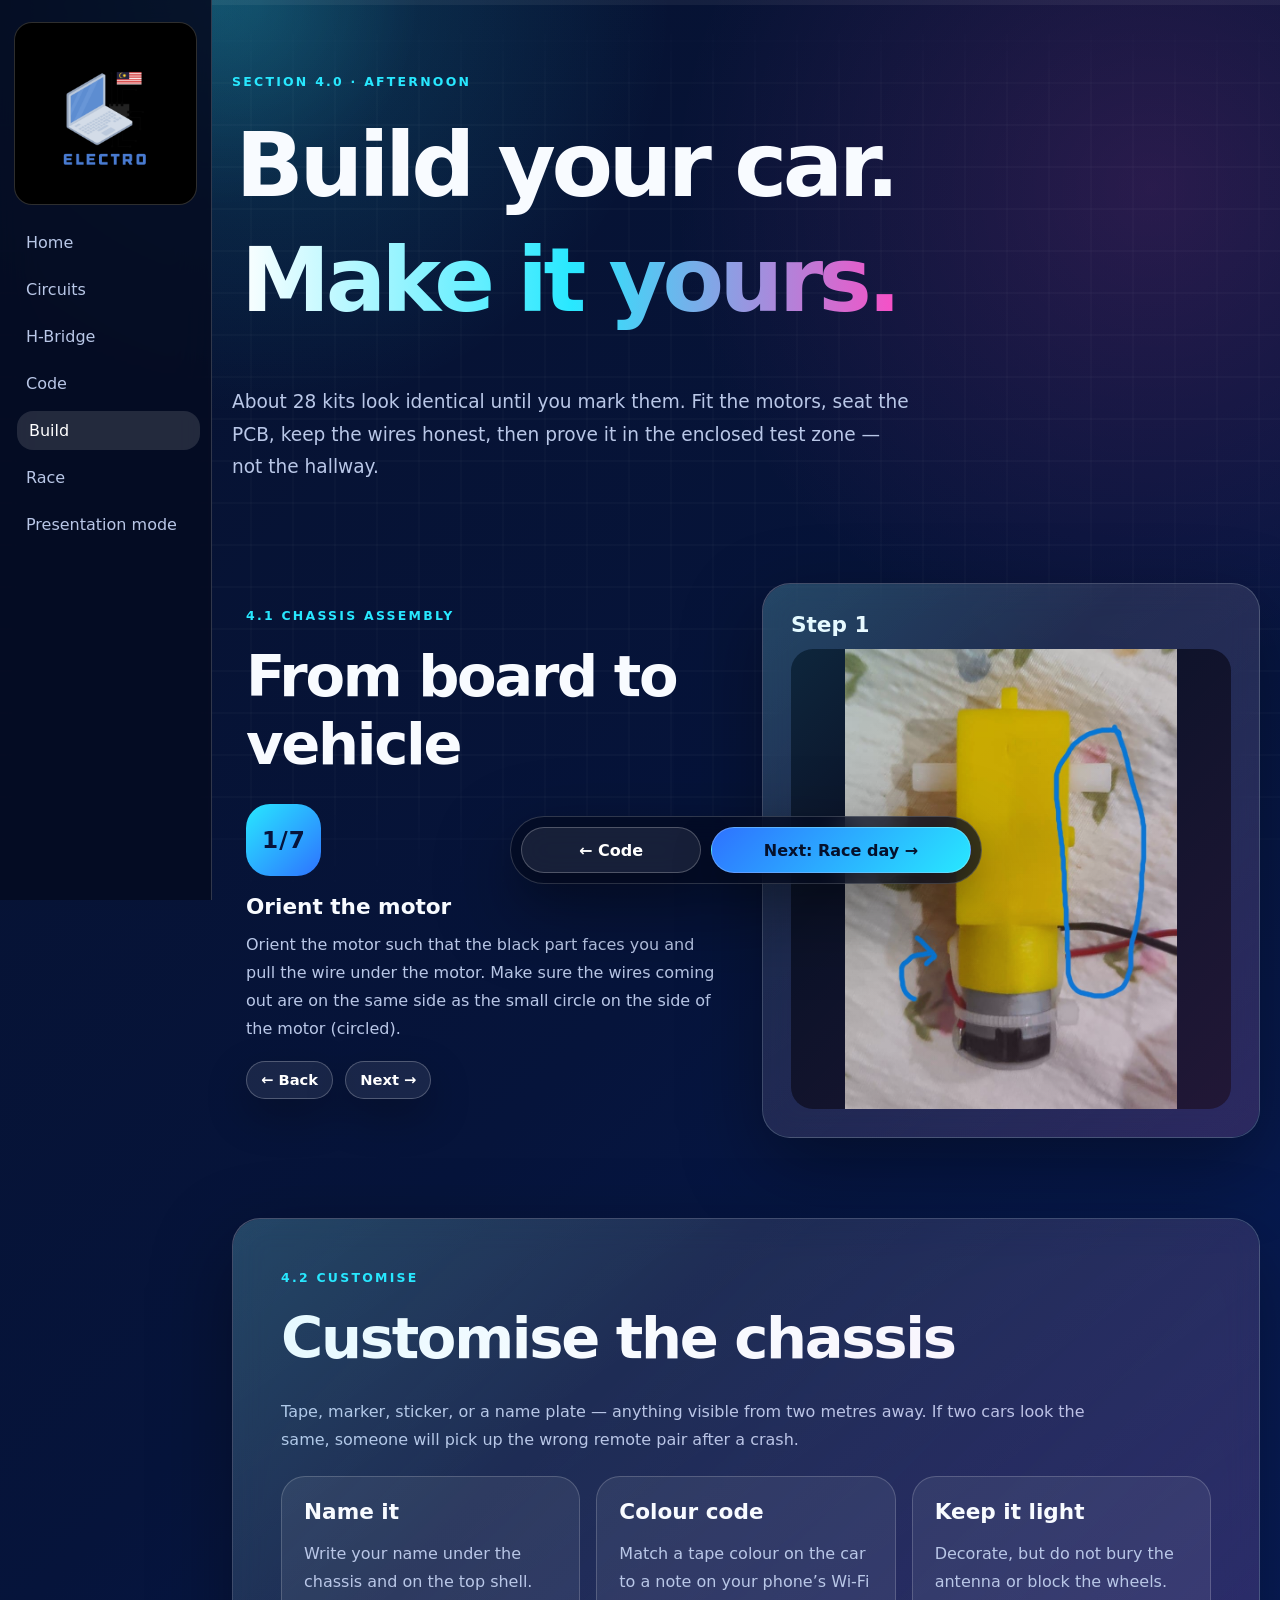
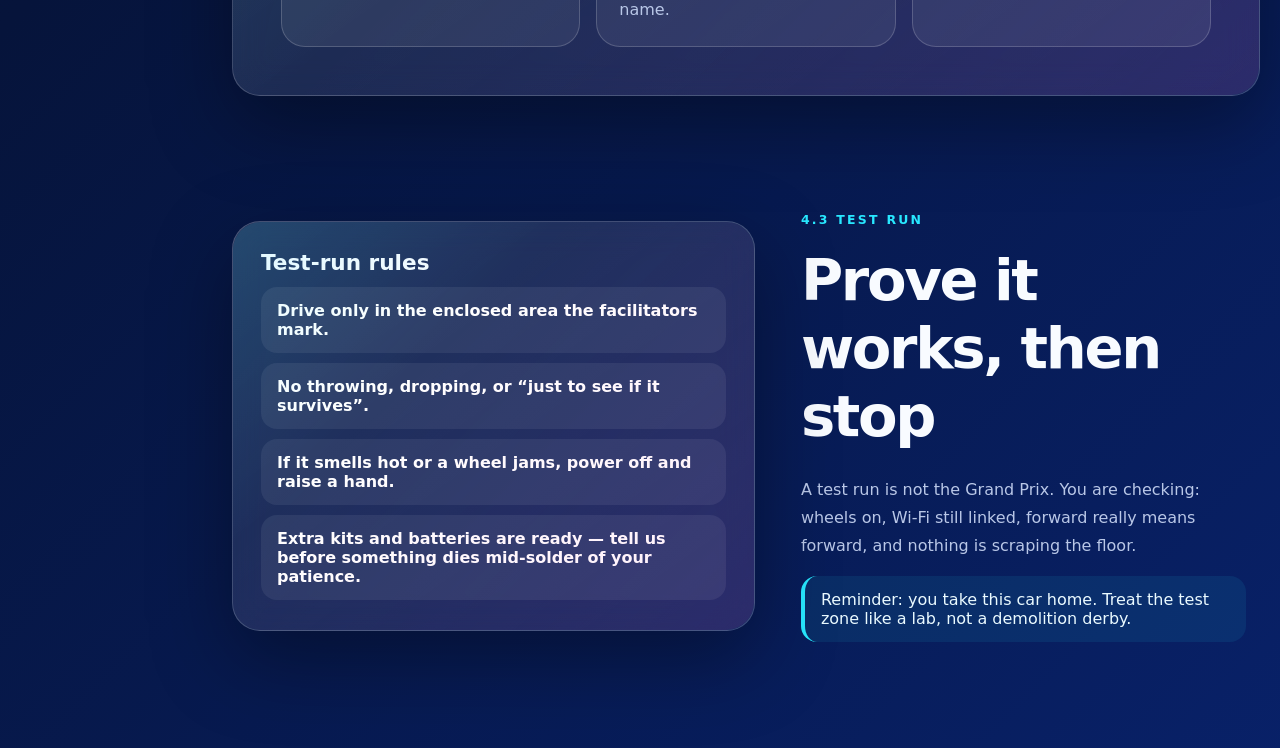
==== commit 94cb96ab: "Updated bootcamp website" ====
--- a/electro_bootcamp_website/assembly.html
+++ b/electro_bootcamp_website/assembly.html
@@ -39,7 +39,7 @@
         <div class="step-count"><span data-step-now>1</span>/<span data-step-total>7</span></div>
         <h3 data-step-title>Orient the motor</h3>
         <div class="step-body" data-step-text>
-          <p>Orient the motor such that the wire side faces you and pull the wire under the motor. Make sure the wires coming out are on the same side as the small circle on the side of the motor (circled).</p>
+          <p>Orient the motor such that the black part faces you and pull the wire under the motor. Make sure the wires coming out are on the same side as the small circle on the side of the motor (circled).</p>
         </div>
         <p class="why-text" data-step-why hidden></p>
         <div class="control-row sticky-controls">
--- a/electro_bootcamp_website/styles.css
+++ b/electro_bootcamp_website/styles.css
@@ -482,6 +482,7 @@
 .bm-card { overflow: visible; }
 #bmSvg { width: 100%; height: 250px; display: block; overflow: visible; font-family: var(--font); }
 #bmPathFw, #bmPathRev { fill: none; stroke: none; }
+#bmSvg:not(.bm-fwd):not(.bm-rev) .bm-charges,
 #bmSvg.bm-fwd .bm-charges.rev,
 #bmSvg.bm-rev .bm-charges.fw { opacity: 0; pointer-events: none; }
 .bm-battery { cursor: pointer; transform-box: view-box; transform-origin: 210px 200px; transition: transform .55s cubic-bezier(.4,.12,.2,1); }
@@ -539,29 +540,60 @@
 .lamp.removed .lamp-filament { stroke: #8b93a8; }
 
 .breadboard {
-  position: relative;
-  display: grid; grid-template-columns: repeat(10, 1fr); gap: 8px; padding: 18px;
-  background: #d4485a; border-radius: 20px; box-shadow: inset 0 0 0 6px #b53648;
-}
+  display: grid; gap: 12px; padding: 12px 12px 14px;
+  background: #efe7d8; border-radius: 20px;
+  box-shadow: inset 0 0 0 6px #d4c9b4, 0 8px 22px rgba(0,0,0,.2);
+}
+.bb-rail, .bb-bank {
+  display: grid; grid-template-columns: 16px repeat(10, minmax(0, 1fr)); gap: 5px;
+  position: relative; align-items: center;
+}
+.bb-rail {
+  padding: 7px 4px 8px;
+  border-radius: 12px;
+  background: rgba(255,255,255,.4);
+}
+.bb-rail.plus { box-shadow: inset 0 -2px 0 #e24b4b; }
+.bb-rail.minus { box-shadow: inset 0 -2px 0 #2e72ff; }
+.bb-rail-label { font-weight: 900; font-size: .95rem; text-align: center; line-height: 1; }
+.bb-rail.plus .bb-rail-label { color: #c62828; }
+.bb-rail.minus .bb-rail-label { color: #1565c0; }
+.bb-rail-trace {
+  position: absolute; left: 26px; right: 6px; top: 50%; height: 3px;
+  border-radius: 99px; background: rgba(20, 10, 16, .22);
+  pointer-events: none; transform: translateY(-50%);
+}
+.bb-rail.plus .bb-rail-trace.active { background: #ff5c7a; box-shadow: 0 0 8px #ff5c7a; }
+.bb-rail.minus .bb-rail-trace.active { background: var(--cyan); box-shadow: 0 0 8px var(--cyan); }
+.bb-spacer { display: block; }
+.bb-bank { overflow: hidden; padding: 2px 0; }
 .bb-traces {
-  position: absolute; inset: 18px; display: grid; grid-template-columns: repeat(10, 1fr); gap: 8px;
+  position: absolute; inset: 10px 0 10px 21px; display: grid; grid-template-columns: repeat(10, minmax(0, 1fr)); gap: 5px;
   pointer-events: none; z-index: 0;
 }
 .bb-trace {
-  width: 4px; justify-self: center; height: 100%; border-radius: 99px;
-  background: rgba(20, 10, 16, .42); box-shadow: inset 0 0 0 1px rgba(255,255,255,.08);
+  width: 3px; justify-self: center; height: 100%; border-radius: 99px;
+  background: rgba(20, 10, 16, .2);
   transition: .15s ease;
 }
 .bb-trace.active {
   background: var(--cyan);
   box-shadow: 0 0 10px rgba(40,232,255,.65);
 }
-.bb-hole { position: relative; z-index: 1; aspect-ratio: 1; border-radius: 50%; background: #1b1220; box-shadow: inset 0 2px 4px rgba(0,0,0,.45); cursor: pointer; transition: .15s ease; }
+.bb-gutter {
+  height: 12px; margin: 1px 0 1px 21px; border-radius: 8px;
+  background: #cfc4ae; box-shadow: inset 0 2px 4px rgba(0,0,0,.18);
+}
+.bb-hole {
+  position: relative; z-index: 1; aspect-ratio: 1; border-radius: 50%; border: 0; padding: 0;
+  background: #1b1220; box-shadow: inset 0 2px 4px rgba(0,0,0,.45); cursor: pointer; transition: .15s ease;
+}
 .bb-hole.linked { background: var(--cyan); box-shadow: 0 0 12px rgba(40,232,255,.7); }
 .bb-hole.same-row { background: #ffd166; box-shadow: 0 0 12px rgba(255,209,102,.55); }
 .bb-legend { display: flex; gap: 16px; flex-wrap: wrap; margin-top: 12px; color: var(--muted); font-weight: 800; }
 .bb-legend i { display: inline-block; width: 12px; height: 12px; border-radius: 50%; margin-right: 6px; }
 .bb-legend .cyan { background: var(--cyan); } .bb-legend .gold { background: var(--yellow); }
+.bb-legend .red { background: #ff5c7a; } .bb-legend .blue { background: #2e72ff; }
 
 .pcb-visual {
   margin: 0; min-height: 220px; border-radius: 22px; overflow: hidden;
@@ -887,6 +919,8 @@
   .electro-photos { grid-template-columns: 1fr; }
   .electro-photos img { height: 220px; }
   .real-vs-diagram { grid-template-columns: 1fr; }
+  .bb-rail, .bb-bank { gap: 4px; }
+  .bb-gutter { margin-left: 18px; }
   .section-full { padding-top: 24px; }
   .timeline, .slide-strip, .fill-grid, .card-grid.cols-2, .card-grid.cols-3, .card-grid.cols-4, .takehome, .electro-intro { grid-template-columns: 1fr; }
   .microbit.big { width: 300px; height: 220px; }
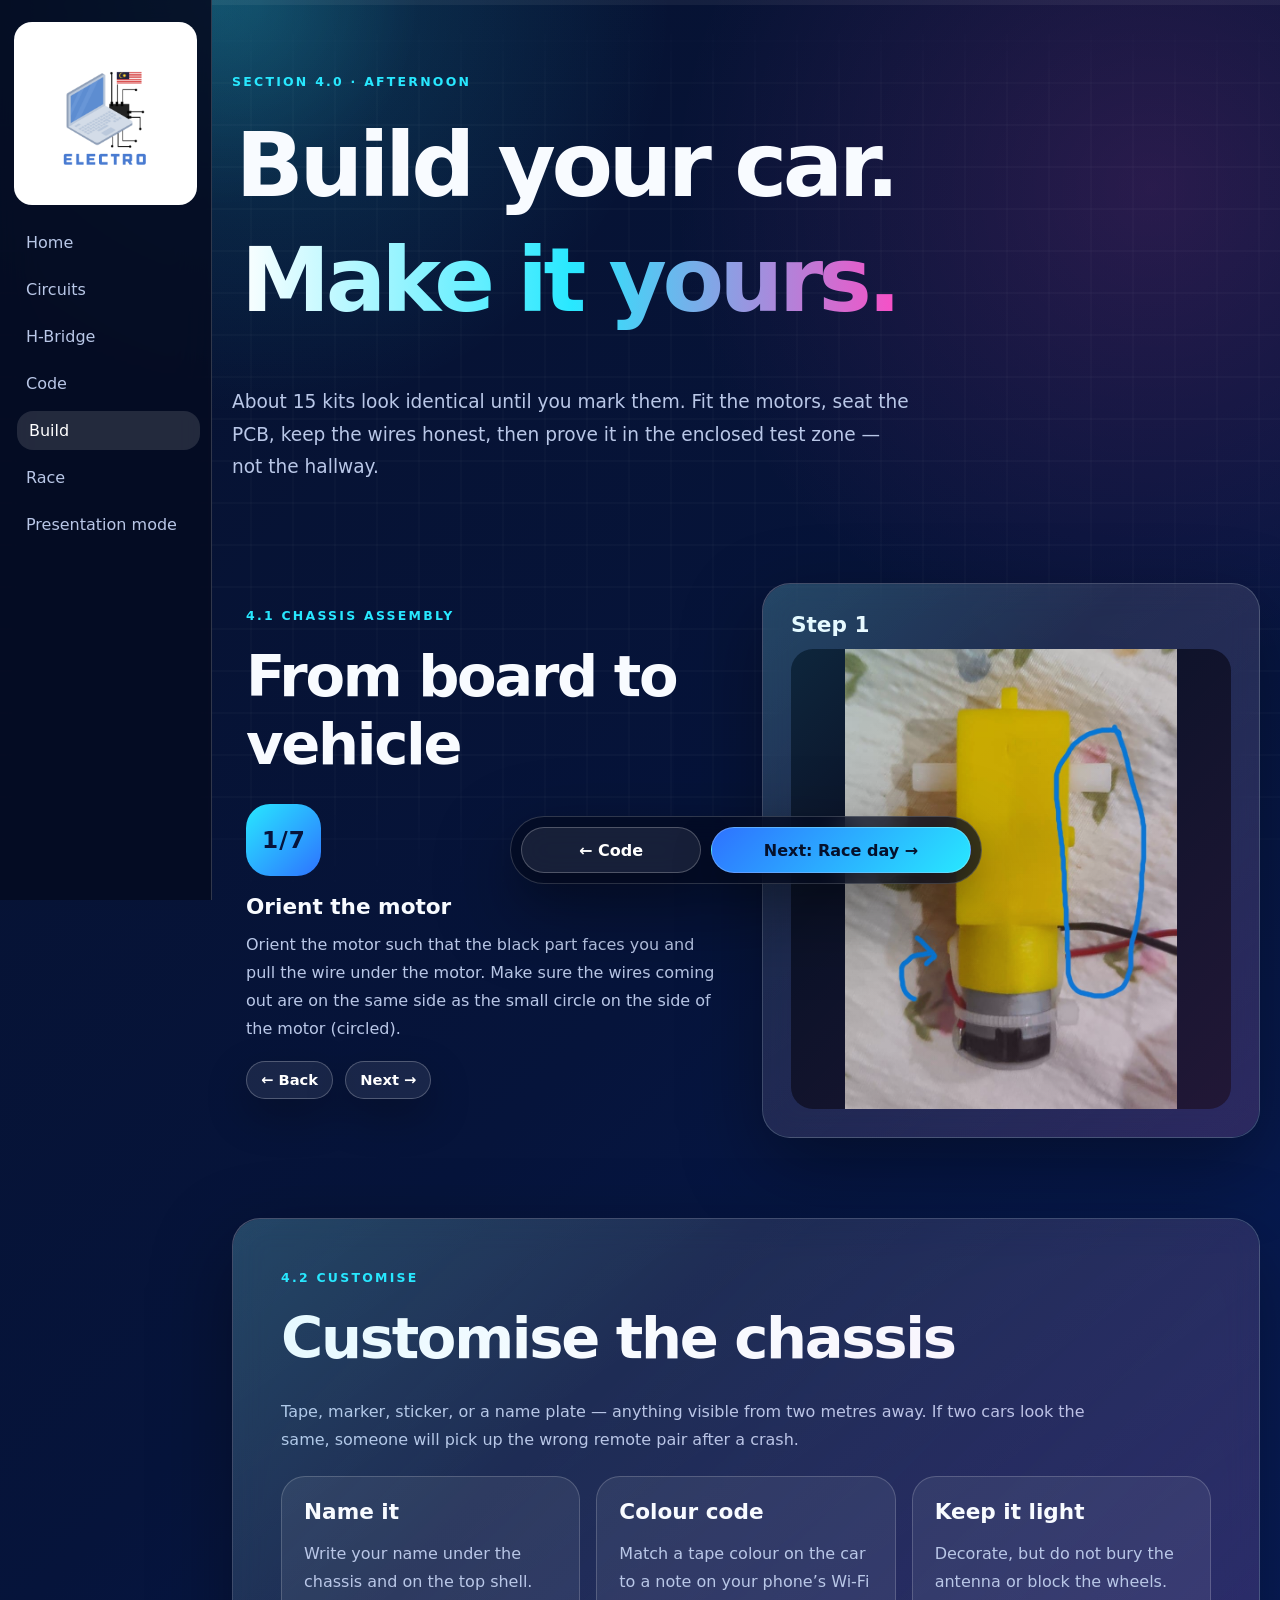
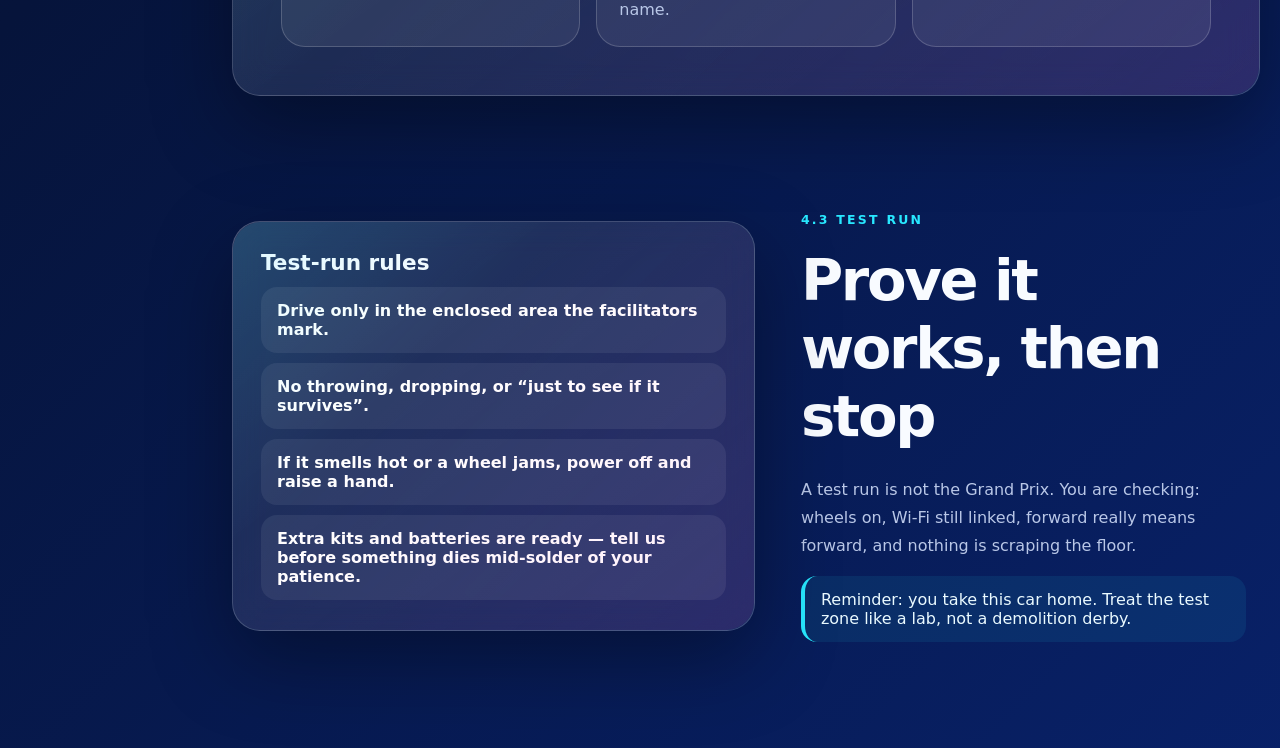
==== commit d9954b85: "Update bootcamp date, student count, static logos, and circuit photo. Co-authored-by: Cursor <cursor" ====
--- a/electro_bootcamp_website/assembly.html
+++ b/electro_bootcamp_website/assembly.html
@@ -27,7 +27,7 @@
     <div class="hero-copy reveal">
       <p class="eyebrow">Section 4.0 · Afternoon</p>
       <h1>Build your car. <span>Make it yours.</span></h1>
-      <p class="hero-lead">About 28 kits look identical until you mark them. Fit the motors, seat the PCB, keep the wires honest, then prove it in the enclosed test zone — not the hallway.</p>
+      <p class="hero-lead">About 15 kits look identical until you mark them. Fit the motors, seat the PCB, keep the wires honest, then prove it in the enclosed test zone — not the hallway.</p>
     </div>
   </header>
 
@@ -39,7 +39,7 @@
         <div class="step-count"><span data-step-now>1</span>/<span data-step-total>7</span></div>
         <h3 data-step-title>Orient the motor</h3>
         <div class="step-body" data-step-text>
-          <p>Orient the motor such that the black part faces you and pull the wire under the motor. Make sure the wires coming out are on the same side as the small circle on the side of the motor (circled).</p>
+          <p>Orient the motor such that the wire side faces you and pull the wire under the motor. Make sure the wires coming out are on the same side as the small circle on the side of the motor (circled).</p>
         </div>
         <p class="why-text" data-step-why hidden></p>
         <div class="control-row sticky-controls">
--- a/electro_bootcamp_website/styles.css
+++ b/electro_bootcamp_website/styles.css
@@ -65,7 +65,7 @@
 }
 .side-nav a:hover, .side-nav a.active, .nav-button:hover { color: #fff; background: rgba(255,255,255,.12); transform: translateX(3px); }
 .brand-pill { font-weight: 900; color: white !important; background: transparent !important; padding: 0 0 10px !important; }
-.brand-logo { width: 100%; border-radius: 18px; display: block; background: #000; border: 1px solid var(--line); }
+.brand-logo { width: 100%; border-radius: 18px; display: block; background: #fff; border: 1px solid var(--line); }
 .brand-icon { margin-right: 6px; color: var(--cyan); }
 
 main, header { position: relative; z-index: 2; }
@@ -364,6 +364,12 @@
   border-radius: 18px; background: #f4f6fb; border: 1px solid var(--line);
 }
 .real-vs-diagram figcaption { margin-top: 8px; color: var(--muted); font-weight: 800; font-size: .88rem; }
+.why-meme { grid-column: 1 / -1; margin: 4px 0 0; }
+.why-meme img {
+  width: 100%; max-height: 560px; object-fit: contain; display: block;
+  border-radius: 22px; background: #fff; border: 1px solid var(--line);
+}
+.why-meme figcaption { margin-top: 10px; color: var(--muted); font-weight: 800; font-size: .92rem; }
 .lesson-section .bb-compare { grid-column: 1 / -1; margin-top: 8px; }
 .bb-compare img { height: min(320px, 46vw); }
 .facilitator-card { text-align: center; }
@@ -540,60 +546,29 @@
 .lamp.removed .lamp-filament { stroke: #8b93a8; }
 
 .breadboard {
-  display: grid; gap: 12px; padding: 12px 12px 14px;
-  background: #efe7d8; border-radius: 20px;
-  box-shadow: inset 0 0 0 6px #d4c9b4, 0 8px 22px rgba(0,0,0,.2);
-}
-.bb-rail, .bb-bank {
-  display: grid; grid-template-columns: 16px repeat(10, minmax(0, 1fr)); gap: 5px;
-  position: relative; align-items: center;
-}
-.bb-rail {
-  padding: 7px 4px 8px;
-  border-radius: 12px;
-  background: rgba(255,255,255,.4);
-}
-.bb-rail.plus { box-shadow: inset 0 -2px 0 #e24b4b; }
-.bb-rail.minus { box-shadow: inset 0 -2px 0 #2e72ff; }
-.bb-rail-label { font-weight: 900; font-size: .95rem; text-align: center; line-height: 1; }
-.bb-rail.plus .bb-rail-label { color: #c62828; }
-.bb-rail.minus .bb-rail-label { color: #1565c0; }
-.bb-rail-trace {
-  position: absolute; left: 26px; right: 6px; top: 50%; height: 3px;
-  border-radius: 99px; background: rgba(20, 10, 16, .22);
-  pointer-events: none; transform: translateY(-50%);
-}
-.bb-rail.plus .bb-rail-trace.active { background: #ff5c7a; box-shadow: 0 0 8px #ff5c7a; }
-.bb-rail.minus .bb-rail-trace.active { background: var(--cyan); box-shadow: 0 0 8px var(--cyan); }
-.bb-spacer { display: block; }
-.bb-bank { overflow: hidden; padding: 2px 0; }
+  position: relative;
+  display: grid; grid-template-columns: repeat(10, 1fr); gap: 8px; padding: 18px;
+  background: #d4485a; border-radius: 20px; box-shadow: inset 0 0 0 6px #b53648;
+}
 .bb-traces {
-  position: absolute; inset: 10px 0 10px 21px; display: grid; grid-template-columns: repeat(10, minmax(0, 1fr)); gap: 5px;
+  position: absolute; inset: 18px; display: grid; grid-template-columns: repeat(10, 1fr); gap: 8px;
   pointer-events: none; z-index: 0;
 }
 .bb-trace {
-  width: 3px; justify-self: center; height: 100%; border-radius: 99px;
-  background: rgba(20, 10, 16, .2);
+  width: 4px; justify-self: center; height: 100%; border-radius: 99px;
+  background: rgba(20, 10, 16, .42); box-shadow: inset 0 0 0 1px rgba(255,255,255,.08);
   transition: .15s ease;
 }
 .bb-trace.active {
   background: var(--cyan);
   box-shadow: 0 0 10px rgba(40,232,255,.65);
 }
-.bb-gutter {
-  height: 12px; margin: 1px 0 1px 21px; border-radius: 8px;
-  background: #cfc4ae; box-shadow: inset 0 2px 4px rgba(0,0,0,.18);
-}
-.bb-hole {
-  position: relative; z-index: 1; aspect-ratio: 1; border-radius: 50%; border: 0; padding: 0;
-  background: #1b1220; box-shadow: inset 0 2px 4px rgba(0,0,0,.45); cursor: pointer; transition: .15s ease;
-}
+.bb-hole { position: relative; z-index: 1; aspect-ratio: 1; border-radius: 50%; background: #1b1220; box-shadow: inset 0 2px 4px rgba(0,0,0,.45); cursor: pointer; transition: .15s ease; }
 .bb-hole.linked { background: var(--cyan); box-shadow: 0 0 12px rgba(40,232,255,.7); }
 .bb-hole.same-row { background: #ffd166; box-shadow: 0 0 12px rgba(255,209,102,.55); }
 .bb-legend { display: flex; gap: 16px; flex-wrap: wrap; margin-top: 12px; color: var(--muted); font-weight: 800; }
 .bb-legend i { display: inline-block; width: 12px; height: 12px; border-radius: 50%; margin-right: 6px; }
 .bb-legend .cyan { background: var(--cyan); } .bb-legend .gold { background: var(--yellow); }
-.bb-legend .red { background: #ff5c7a; } .bb-legend .blue { background: #2e72ff; }
 
 .pcb-visual {
   margin: 0; min-height: 220px; border-radius: 22px; overflow: hidden;
@@ -683,7 +658,7 @@
   display: grid; grid-template-columns: 220px 1fr; gap: 28px; align-items: center; margin-bottom: 28px;
 }
 .electro-logo-card {
-  margin: 0; padding: 14px; border-radius: 28px; background: #050505;
+  margin: 0; padding: 14px; border-radius: 28px; background: #fff;
   border: 1px solid var(--line); box-shadow: var(--shadow);
 }
 .electro-logo-card img { width: 100%; display: block; border-radius: 18px; }
@@ -919,8 +894,6 @@
   .electro-photos { grid-template-columns: 1fr; }
   .electro-photos img { height: 220px; }
   .real-vs-diagram { grid-template-columns: 1fr; }
-  .bb-rail, .bb-bank { gap: 4px; }
-  .bb-gutter { margin-left: 18px; }
   .section-full { padding-top: 24px; }
   .timeline, .slide-strip, .fill-grid, .card-grid.cols-2, .card-grid.cols-3, .card-grid.cols-4, .takehome, .electro-intro { grid-template-columns: 1fr; }
   .microbit.big { width: 300px; height: 220px; }
